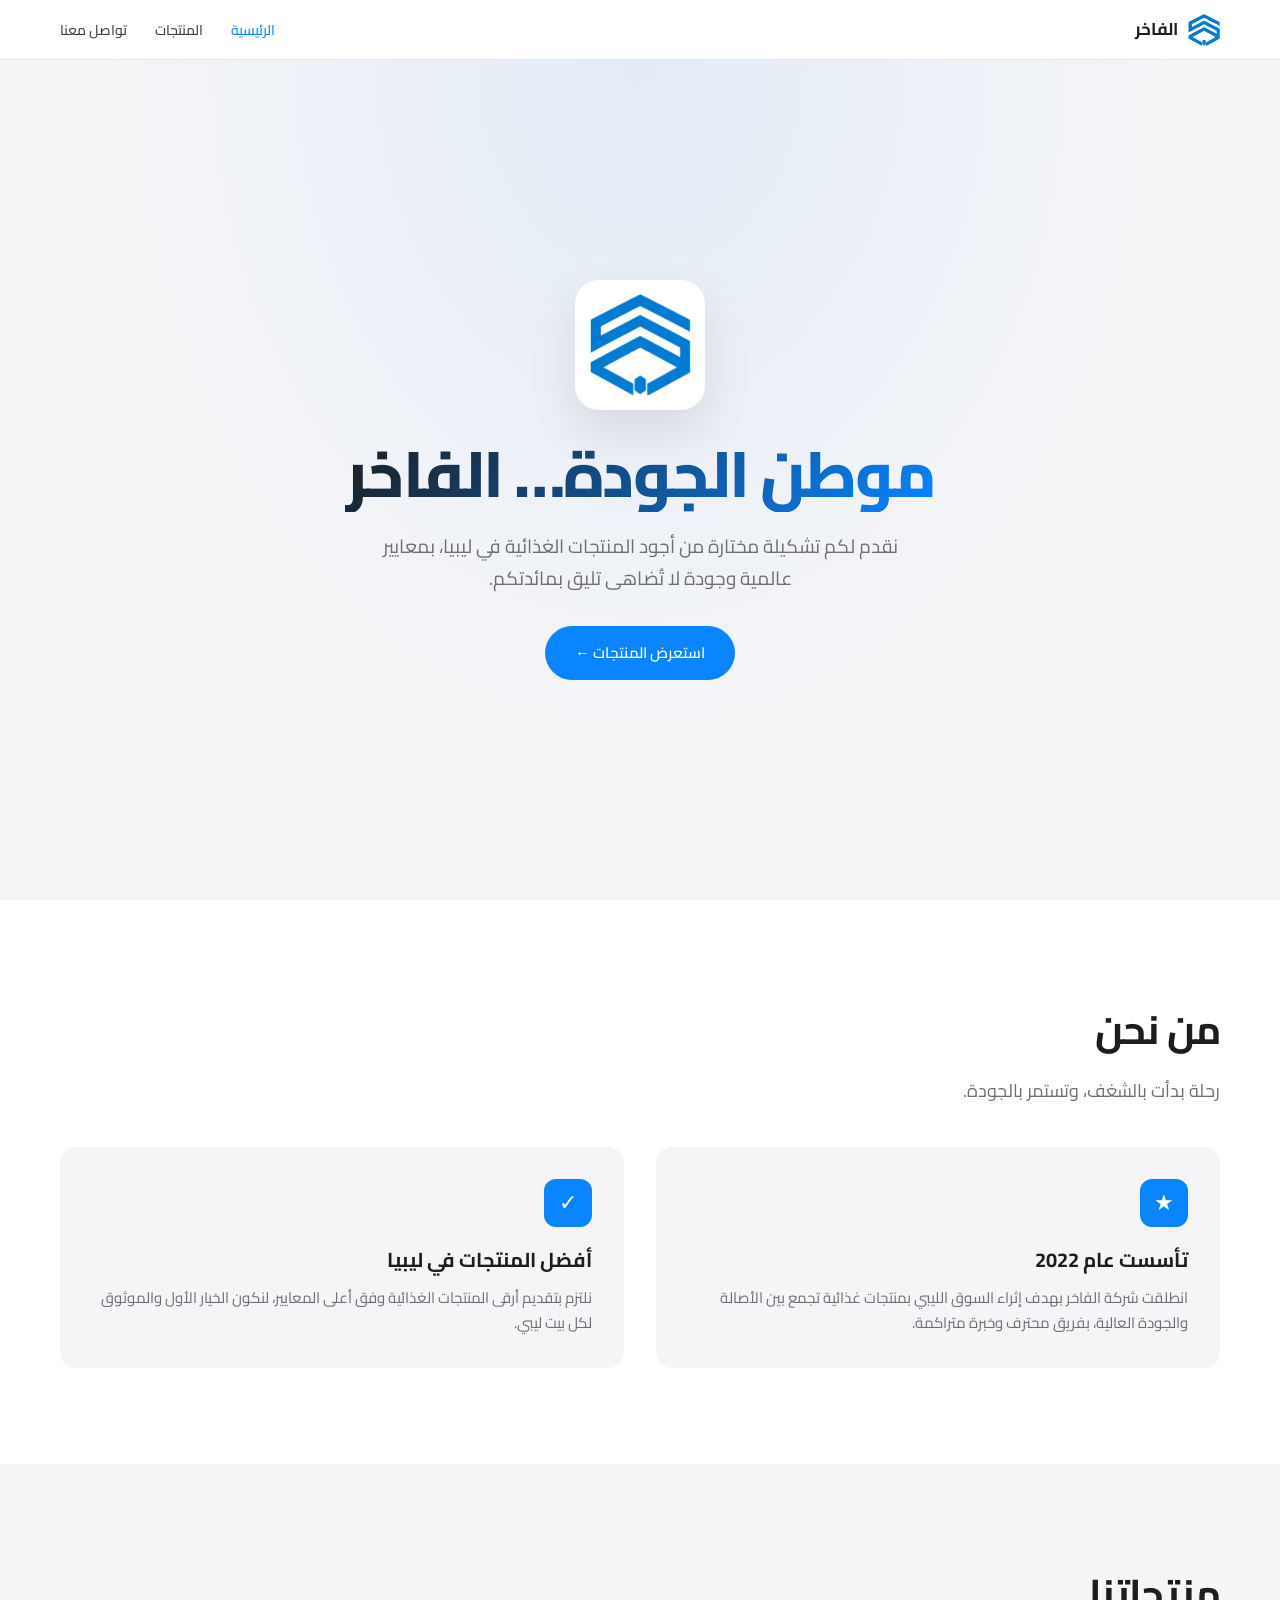
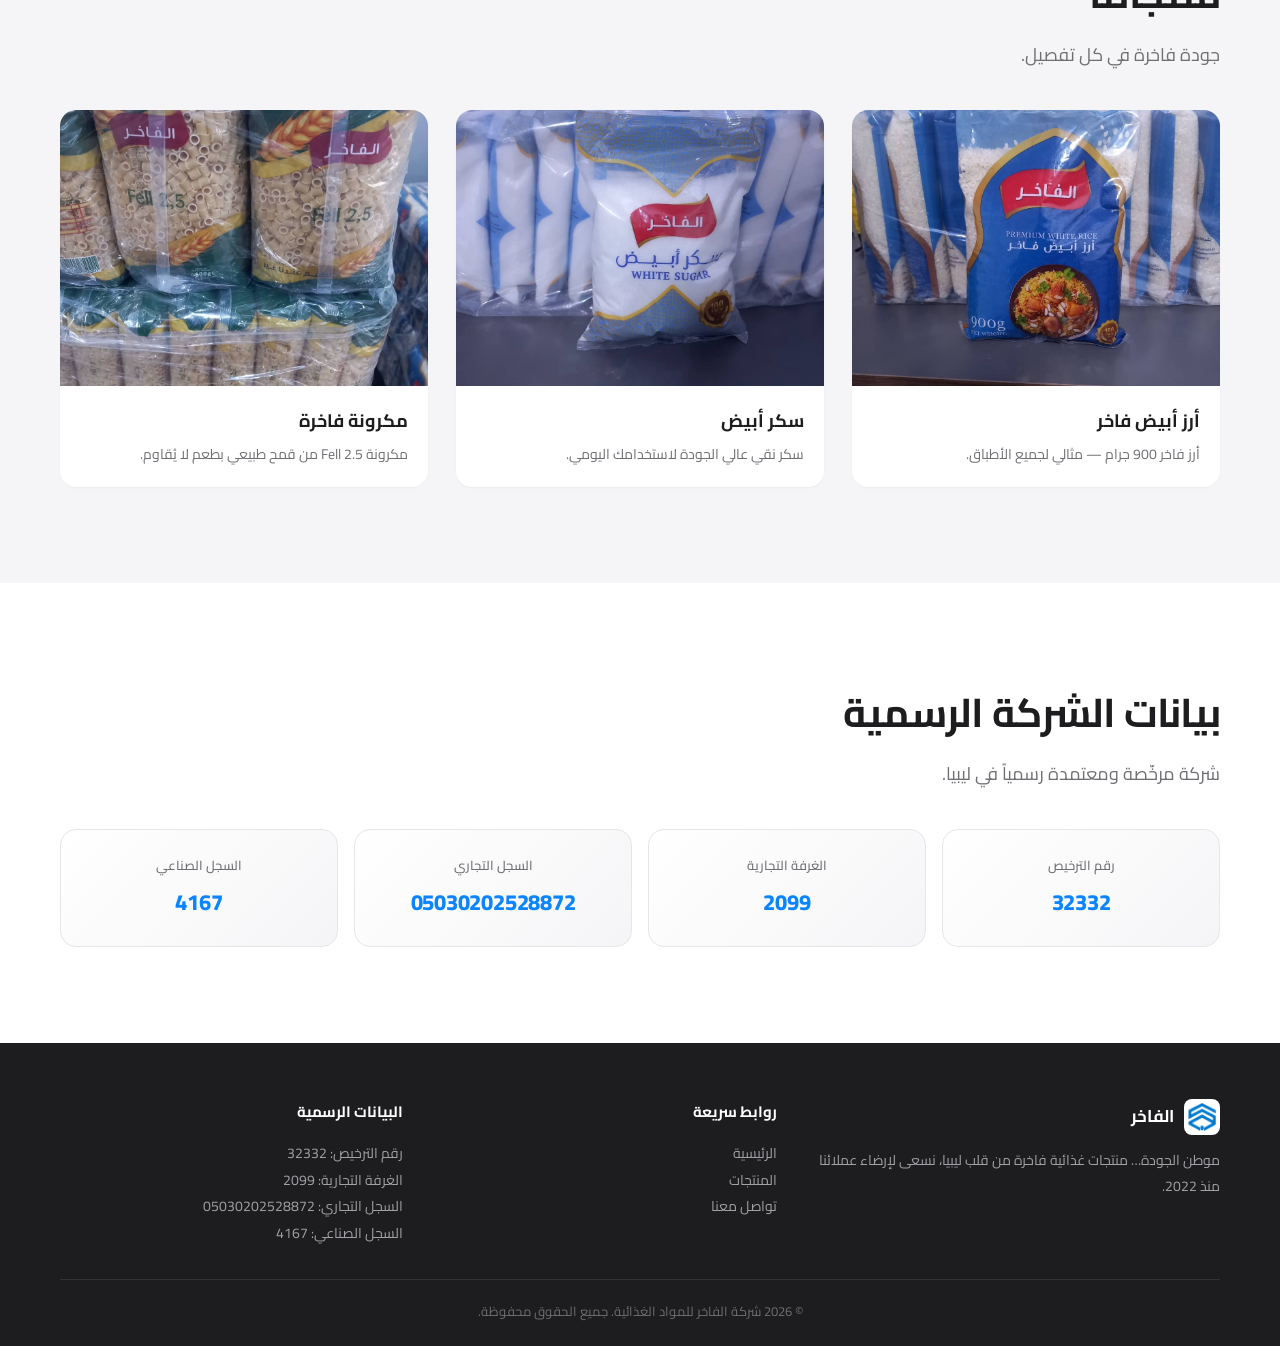
==== index.html @ 6c6298ed "Changes Co-authored-by: elseadyosef56-svg <226930668+elseadyosef56-svg@users.noreply.github.com>" ====
<!DOCTYPE html>
<html lang="ar" dir="rtl">
<head>
  <meta charset="UTF-8" />
  <meta name="viewport" content="width=device-width, initial-scale=1.0, viewport-fit=cover" />
  <meta name="description" content="شركة الفاخر للمواد الغذائية - موطن الجودة في ليبيا. أرز، سكر، ومكرونة بأعلى المعايير منذ 2022." />
  <meta name="theme-color" content="#0a84ff" />
  <title>الفاخر — موطن الجودة | المنتجات الغذائية في ليبيا</title>
  <link rel="icon" href="assets/images/logo.jpeg" type="image/jpeg" />
  <link rel="preconnect" href="https://fonts.googleapis.com" />
  <link rel="preconnect" href="https://fonts.gstatic.com" crossorigin />
  <link href="https://fonts.googleapis.com/css2?family=Cairo:wght@400;500;600;700;800&family=Tajawal:wght@400;500;700&display=swap" rel="stylesheet" />
  <link rel="stylesheet" href="style.css" />
</head>
<body>
  <header class="navbar">
    <div class="container nav-inner">
      <a class="nav-brand" href="index.html">
        <img src="assets/images/logo.jpeg" alt="شعار الفاخر" />
        <span>الفاخر</span>
      </a>
      <button class="nav-toggle" aria-label="فتح القائمة" aria-expanded="false">
        <span></span><span></span><span></span>
      </button>
      <ul class="nav-links">
        <li><a href="index.html" class="active">الرئيسية</a></li>
        <li><a href="products.html">المنتجات</a></li>
        <li><a href="contact.html">تواصل معنا</a></li>
      </ul>
    </div>
  </header>

  <main>
    <section class="hero">
      <div class="hero-inner">
        <img class="hero-logo" src="assets/images/logo.jpeg" alt="شعار الفاخر" />
        <h1>موطن الجودة… الفاخر</h1>
        <p>نقدم لكم تشكيلة مختارة من أجود المنتجات الغذائية في ليبيا، بمعايير عالمية وجودة لا تُضاهى تليق بمائدتكم.</p>
        <a href="products.html" class="hero-cta">استعرض المنتجات ←</a>
      </div>
    </section>

    <section class="about">
      <div class="container">
        <h2 class="section-title reveal">من نحن</h2>
        <p class="section-sub reveal">رحلة بدأت بالشغف، وتستمر بالجودة.</p>
        <div class="about-grid">
          <div class="about-card reveal">
            <div class="icon">★</div>
            <h3>تأسست عام 2022</h3>
            <p>انطلقت شركة الفاخر بهدف إثراء السوق الليبي بمنتجات غذائية تجمع بين الأصالة والجودة العالية، بفريق محترف وخبرة متراكمة.</p>
          </div>
          <div class="about-card reveal">
            <div class="icon">✓</div>
            <h3>أفضل المنتجات في ليبيا</h3>
            <p>نلتزم بتقديم أرقى المنتجات الغذائية وفق أعلى المعايير، لنكون الخيار الأول والموثوق لكل بيت ليبي.</p>
          </div>
        </div>
      </div>
    </section>

    <section class="products">
      <div class="container">
        <h2 class="section-title reveal">منتجاتنا</h2>
        <p class="section-sub reveal">جودة فاخرة في كل تفصيل.</p>
        <div class="products-grid">
          <article class="product-card reveal">
            <img class="product-img" src="assets/images/rice-1.jpeg" alt="أرز أبيض فاخر 900g" loading="lazy" />
            <div class="product-info">
              <h3>أرز أبيض فاخر</h3>
              <p>أرز فاخر 900 جرام — مثالي لجميع الأطباق.</p>
            </div>
          </article>
          <article class="product-card reveal">
            <img class="product-img" src="assets/images/sugar-1.jpeg" alt="سكر أبيض فاخر" loading="lazy" />
            <div class="product-info">
              <h3>سكر أبيض</h3>
              <p>سكر نقي عالي الجودة لاستخدامك اليومي.</p>
            </div>
          </article>
          <article class="product-card reveal">
            <img class="product-img" src="assets/images/pasta-1.jpeg" alt="مكرونة الفاخر Fell 2.5" loading="lazy" />
            <div class="product-info">
              <h3>مكرونة فاخرة</h3>
              <p>مكرونة Fell 2.5 من قمح طبيعي بطعم لا يُقاوم.</p>
            </div>
          </article>
        </div>
      </div>
    </section>

    <section class="info">
      <div class="container">
        <h2 class="section-title reveal">بيانات الشركة الرسمية</h2>
        <p class="section-sub reveal">شركة مرخّصة ومعتمدة رسمياً في ليبيا.</p>
        <div class="info-grid">
          <div class="info-card reveal">
            <div class="label">رقم الترخيص</div>
            <div class="value">32332</div>
          </div>
          <div class="info-card reveal">
            <div class="label">الغرفة التجارية</div>
            <div class="value">2099</div>
          </div>
          <div class="info-card reveal">
            <div class="label">السجل التجاري</div>
            <div class="value">05030202528872</div>
          </div>
          <div class="info-card reveal">
            <div class="label">السجل الصناعي</div>
            <div class="value">4167</div>
          </div>
        </div>
      </div>
    </section>
  </main>

  <footer class="footer">
    <div class="container">
      <div class="footer-grid">
        <div>
          <div class="footer-brand">
            <img src="assets/images/logo.jpeg" alt="شعار الفاخر" />
            <span>الفاخر</span>
          </div>
          <p>موطن الجودة… منتجات غذائية فاخرة من قلب ليبيا، نسعى لإرضاء عملائنا منذ 2022.</p>
        </div>
        <div>
          <h4>روابط سريعة</h4>
          <ul>
            <li><a href="index.html">الرئيسية</a></li>
            <li><a href="products.html">المنتجات</a></li>
            <li><a href="contact.html">تواصل معنا</a></li>
          </ul>
        </div>
        <div>
          <h4>البيانات الرسمية</h4>
          <ul>
            <li>رقم الترخيص: 32332</li>
            <li>الغرفة التجارية: 2099</li>
            <li>السجل التجاري: 05030202528872</li>
            <li>السجل الصناعي: 4167</li>
          </ul>
        </div>
      </div>
      <div class="footer-bottom">
        © <span id="year"></span> شركة الفاخر للمواد الغذائية. جميع الحقوق محفوظة.
      </div>
    </div>
  </footer>

  <script src="script.js"></script>
</body>
</html>
---- style.css ----
/* ============================================
   Al-Fakher (الفاخر) — Premium Static Site
   Mobile-first, RTL, Apple-style minimalism
   ============================================ */

:root {
  --brand: #0a84ff;          /* Apple blue, close to logo */
  --brand-dark: #0066cc;
  --bg: #ffffff;
  --bg-soft: #f5f5f7;        /* Apple light gray */
  --bg-card: #ffffff;
  --text: #1d1d1f;           /* Apple near-black */
  --text-muted: #6e6e73;
  --border: #e5e5ea;
  --shadow-sm: 0 1px 2px rgba(0, 0, 0, 0.04);
  --shadow-md: 0 6px 24px rgba(0, 0, 0, 0.06);
  --shadow-lg: 0 20px 50px rgba(0, 0, 0, 0.1);
  --radius-sm: 10px;
  --radius-md: 16px;
  --radius-lg: 22px;
  --container: 1200px;
  --nav-h: 60px;
  --transition: 0.3s cubic-bezier(0.22, 1, 0.36, 1);
}

* { box-sizing: border-box; margin: 0; padding: 0; }

html { scroll-behavior: smooth; -webkit-text-size-adjust: 100%; }

body {
  font-family: 'Cairo', 'Tajawal', -apple-system, BlinkMacSystemFont, sans-serif;
  font-size: 16px;
  line-height: 1.7;
  color: var(--text);
  background: var(--bg);
  direction: rtl;
  text-align: right;
  -webkit-font-smoothing: antialiased;
  overflow-x: hidden;
}

img { max-width: 100%; height: auto; display: block; }
a { color: inherit; text-decoration: none; transition: color var(--transition); }
button { font-family: inherit; cursor: pointer; border: none; background: none; }

.container {
  width: 100%;
  max-width: var(--container);
  margin: 0 auto;
  padding: 0 20px;
}

/* ===== Navbar ===== */
.navbar {
  position: fixed;
  top: 0; left: 0; right: 0;
  height: var(--nav-h);
  background: rgba(255, 255, 255, 0.8);
  backdrop-filter: saturate(180%) blur(20px);
  -webkit-backdrop-filter: saturate(180%) blur(20px);
  border-bottom: 1px solid var(--border);
  z-index: 1000;
  transition: box-shadow var(--transition);
}
.navbar.scrolled { box-shadow: var(--shadow-sm); }

.nav-inner {
  height: 100%;
  display: flex;
  align-items: center;
  justify-content: space-between;
  gap: 16px;
}
.nav-brand {
  display: flex;
  align-items: center;
  gap: 10px;
  font-weight: 700;
  font-size: 17px;
  color: var(--text);
}
.nav-brand img { width: 32px; height: 32px; border-radius: 6px; object-fit: contain; }

.nav-links {
  display: flex;
  align-items: center;
  gap: 28px;
  list-style: none;
}
.nav-links a {
  font-size: 14px;
  font-weight: 500;
  color: var(--text);
  opacity: 0.85;
}
.nav-links a:hover, .nav-links a.active { opacity: 1; color: var(--brand); }

.nav-toggle {
  display: none;
  width: 40px;
  height: 40px;
  flex-direction: column;
  justify-content: center;
  align-items: center;
  gap: 5px;
}
.nav-toggle span {
  display: block;
  width: 22px;
  height: 2px;
  background: var(--text);
  border-radius: 2px;
  transition: transform var(--transition), opacity var(--transition);
}
.nav-toggle.open span:nth-child(1) { transform: translateY(7px) rotate(45deg); }
.nav-toggle.open span:nth-child(2) { opacity: 0; }
.nav-toggle.open span:nth-child(3) { transform: translateY(-7px) rotate(-45deg); }

@media (max-width: 768px) {
  .nav-toggle { display: flex; }
  .nav-links {
    position: fixed;
    top: var(--nav-h);
    left: 0; right: 0;
    flex-direction: column;
    gap: 0;
    background: rgba(255,255,255,0.98);
    backdrop-filter: blur(20px);
    border-bottom: 1px solid var(--border);
    padding: 10px 0;
    transform: translateY(-120%);
    transition: transform var(--transition);
  }
  .nav-links.open { transform: translateY(0); }
  .nav-links li { width: 100%; }
  .nav-links a {
    display: block;
    padding: 14px 24px;
    font-size: 16px;
    border-bottom: 1px solid var(--border);
  }
  .nav-links li:last-child a { border-bottom: none; }
}

/* ===== Sections ===== */
main { padding-top: var(--nav-h); }
section { padding: 64px 0; }
@media (min-width: 768px) { section { padding: 96px 0; } }

.section-title {
  font-size: 28px;
  font-weight: 700;
  letter-spacing: -0.02em;
  margin-bottom: 12px;
  color: var(--text);
}
.section-sub {
  font-size: 16px;
  color: var(--text-muted);
  margin-bottom: 40px;
  max-width: 640px;
}
@media (min-width: 768px) {
  .section-title { font-size: 40px; }
  .section-sub { font-size: 18px; }
}

/* ===== Hero ===== */
.hero {
  min-height: calc(100vh - var(--nav-h));
  display: flex;
  align-items: center;
  justify-content: center;
  text-align: center;
  background:
    radial-gradient(ellipse at top, rgba(10,132,255,0.08), transparent 60%),
    var(--bg-soft);
  padding: 80px 20px;
}
.hero-inner { max-width: 800px; animation: fadeUp 0.9s ease both; }
.hero-logo {
  width: 110px;
  height: 110px;
  margin: 0 auto 28px;
  border-radius: 24px;
  background: white;
  padding: 14px;
  box-shadow: var(--shadow-lg);
  object-fit: contain;
}
.hero h1 {
  font-size: 40px;
  font-weight: 800;
  letter-spacing: -0.03em;
  line-height: 1.15;
  background: linear-gradient(135deg, var(--text) 0%, var(--brand) 100%);
  -webkit-background-clip: text;
  background-clip: text;
  -webkit-text-fill-color: transparent;
  margin-bottom: 18px;
}
.hero p {
  font-size: 17px;
  color: var(--text-muted);
  max-width: 560px;
  margin: 0 auto 32px;
}
.hero-cta {
  display: inline-flex;
  align-items: center;
  gap: 8px;
  background: var(--brand);
  color: white;
  padding: 14px 30px;
  border-radius: 999px;
  font-weight: 600;
  font-size: 15px;
  transition: transform var(--transition), background var(--transition);
}
.hero-cta:hover { background: var(--brand-dark); transform: translateY(-2px); color: white; }

@media (min-width: 768px) {
  .hero h1 { font-size: 64px; }
  .hero p { font-size: 19px; }
  .hero-logo { width: 130px; height: 130px; }
}

/* ===== About ===== */
.about { background: var(--bg); }
.about-grid {
  display: grid;
  grid-template-columns: 1fr;
  gap: 24px;
  margin-top: 32px;
}
@media (min-width: 768px) { .about-grid { grid-template-columns: 1fr 1fr; gap: 32px; } }

.about-card {
  background: var(--bg-soft);
  border-radius: var(--radius-md);
  padding: 32px;
  transition: transform var(--transition), box-shadow var(--transition);
}
.about-card:hover { transform: translateY(-4px); box-shadow: var(--shadow-md); }
.about-card .icon {
  width: 48px; height: 48px;
  border-radius: 12px;
  background: var(--brand);
  color: white;
  display: flex; align-items: center; justify-content: center;
  font-size: 22px;
  margin-bottom: 16px;
}
.about-card h3 { font-size: 20px; margin-bottom: 8px; font-weight: 700; }
.about-card p { color: var(--text-muted); font-size: 15px; }

/* ===== Products Grid ===== */
.products { background: var(--bg-soft); }
.products-grid {
  display: grid;
  grid-template-columns: 1fr;
  gap: 20px;
}
@media (min-width: 600px) { .products-grid { grid-template-columns: repeat(2, 1fr); } }
@media (min-width: 992px) { .products-grid { grid-template-columns: repeat(3, 1fr); gap: 28px; } }

.product-card {
  background: var(--bg-card);
  border-radius: var(--radius-md);
  overflow: hidden;
  box-shadow: var(--shadow-sm);
  transition: transform var(--transition), box-shadow var(--transition);
}
.product-card:hover {
  transform: translateY(-6px);
  box-shadow: var(--shadow-lg);
}
.product-img {
  width: 100%;
  aspect-ratio: 4/3;
  object-fit: cover;
  background: var(--bg-soft);
  transition: transform 0.6s ease;
}
.product-card:hover .product-img { transform: scale(1.05); }
.product-info { padding: 20px; }
.product-info h3 { font-size: 18px; font-weight: 700; margin-bottom: 6px; }
.product-info p { font-size: 14px; color: var(--text-muted); }

/* ===== Company Info Cards ===== */
.info { background: var(--bg); }
.info-grid {
  display: grid;
  grid-template-columns: 1fr;
  gap: 16px;
}
@media (min-width: 600px) { .info-grid { grid-template-columns: repeat(2, 1fr); } }
@media (min-width: 992px) { .info-grid { grid-template-columns: repeat(4, 1fr); } }

.info-card {
  background: linear-gradient(135deg, #ffffff, #f5f5f7);
  border: 1px solid var(--border);
  border-radius: var(--radius-md);
  padding: 24px;
  text-align: center;
  transition: transform var(--transition), box-shadow var(--transition), border-color var(--transition);
}
.info-card:hover {
  transform: translateY(-4px);
  box-shadow: var(--shadow-md);
  border-color: var(--brand);
}
.info-card .label {
  font-size: 13px;
  color: var(--text-muted);
  margin-bottom: 8px;
  font-weight: 500;
}
.info-card .value {
  font-size: 22px;
  font-weight: 800;
  color: var(--brand);
  letter-spacing: -0.01em;
  word-break: break-all;
}

/* ===== Contact ===== */
.contact-grid {
  display: grid;
  grid-template-columns: 1fr;
  gap: 32px;
}
@media (min-width: 900px) { .contact-grid { grid-template-columns: 1fr 1.2fr; gap: 48px; } }

.contact-info { display: flex; flex-direction: column; gap: 20px; }
.contact-item {
  display: flex; gap: 14px;
  background: var(--bg-soft);
  padding: 20px;
  border-radius: var(--radius-md);
  transition: transform var(--transition);
}
.contact-item:hover { transform: translateX(-4px); }
.contact-item .ic {
  width: 44px; height: 44px;
  flex-shrink: 0;
  border-radius: 12px;
  background: var(--brand);
  color: white;
  display: flex; align-items: center; justify-content: center;
  font-size: 20px;
}
.contact-item h4 { font-size: 14px; color: var(--text-muted); margin-bottom: 4px; font-weight: 500; }
.contact-item p { font-size: 16px; font-weight: 600; color: var(--text); }

.contact-form {
  background: var(--bg-card);
  border: 1px solid var(--border);
  border-radius: var(--radius-md);
  padding: 28px;
  box-shadow: var(--shadow-sm);
}
.form-group { margin-bottom: 18px; }
.form-group label {
  display: block;
  font-size: 14px;
  font-weight: 600;
  margin-bottom: 8px;
  color: var(--text);
}
.form-group input,
.form-group textarea {
  width: 100%;
  padding: 12px 16px;
  border: 1px solid var(--border);
  border-radius: var(--radius-sm);
  font-family: inherit;
  font-size: 15px;
  background: var(--bg);
  color: var(--text);
  transition: border-color var(--transition), box-shadow var(--transition);
  direction: rtl;
}
.form-group input:focus,
.form-group textarea:focus {
  outline: none;
  border-color: var(--brand);
  box-shadow: 0 0 0 3px rgba(10,132,255,0.15);
}
.form-group textarea { min-height: 120px; resize: vertical; }
.form-submit {
  width: 100%;
  background: var(--brand);
  color: white;
  padding: 14px;
  border-radius: 999px;
  font-weight: 600;
  font-size: 15px;
  transition: background var(--transition), transform var(--transition);
}
.form-submit:hover { background: var(--brand-dark); transform: translateY(-2px); }
.form-success {
  display: none;
  background: #e8f5e9;
  color: #1b5e20;
  padding: 12px 16px;
  border-radius: var(--radius-sm);
  margin-bottom: 16px;
  font-size: 14px;
  text-align: center;
}
.form-success.show { display: block; animation: fadeUp 0.4s ease; }

/* ===== Page Header (sub-pages) ===== */
.page-header {
  background:
    radial-gradient(ellipse at top, rgba(10,132,255,0.08), transparent 60%),
    var(--bg-soft);
  padding: 80px 20px 56px;
  text-align: center;
}
.page-header h1 {
  font-size: 36px;
  font-weight: 800;
  letter-spacing: -0.02em;
  margin-bottom: 12px;
}
.page-header p {
  font-size: 16px;
  color: var(--text-muted);
  max-width: 560px;
  margin: 0 auto;
}
@media (min-width: 768px) {
  .page-header { padding: 110px 20px 72px; }
  .page-header h1 { font-size: 52px; }
  .page-header p { font-size: 18px; }
}

/* ===== Footer ===== */
.footer {
  background: #1d1d1f;
  color: #f5f5f7;
  padding: 56px 0 24px;
}
.footer-grid {
  display: grid;
  grid-template-columns: 1fr;
  gap: 32px;
  margin-bottom: 32px;
}
@media (min-width: 768px) { .footer-grid { grid-template-columns: 1.2fr 1fr 1fr; } }

.footer h4 {
  font-size: 15px;
  font-weight: 700;
  margin-bottom: 16px;
  color: white;
}
.footer p, .footer li, .footer a {
  font-size: 14px;
  color: #a1a1a6;
  line-height: 1.9;
}
.footer ul { list-style: none; }
.footer a:hover { color: white; }
.footer-brand { display: flex; align-items: center; gap: 10px; margin-bottom: 12px; }
.footer-brand img { width: 36px; height: 36px; border-radius: 8px; object-fit: contain; background: white; padding: 4px; }
.footer-brand span { font-size: 17px; font-weight: 700; color: white; }
.footer-bottom {
  border-top: 1px solid #333;
  padding-top: 20px;
  text-align: center;
  font-size: 13px;
  color: #6e6e73;
}

/* ===== Animations ===== */
@keyframes fadeUp {
  from { opacity: 0; transform: translateY(20px); }
  to { opacity: 1; transform: translateY(0); }
}
.reveal { opacity: 0; transform: translateY(24px); transition: opacity 0.7s ease, transform 0.7s ease; }
.reveal.visible { opacity: 1; transform: translateY(0); }

@media (prefers-reduced-motion: reduce) {
  *, *::before, *::after { animation: none !important; transition: none !important; }
}
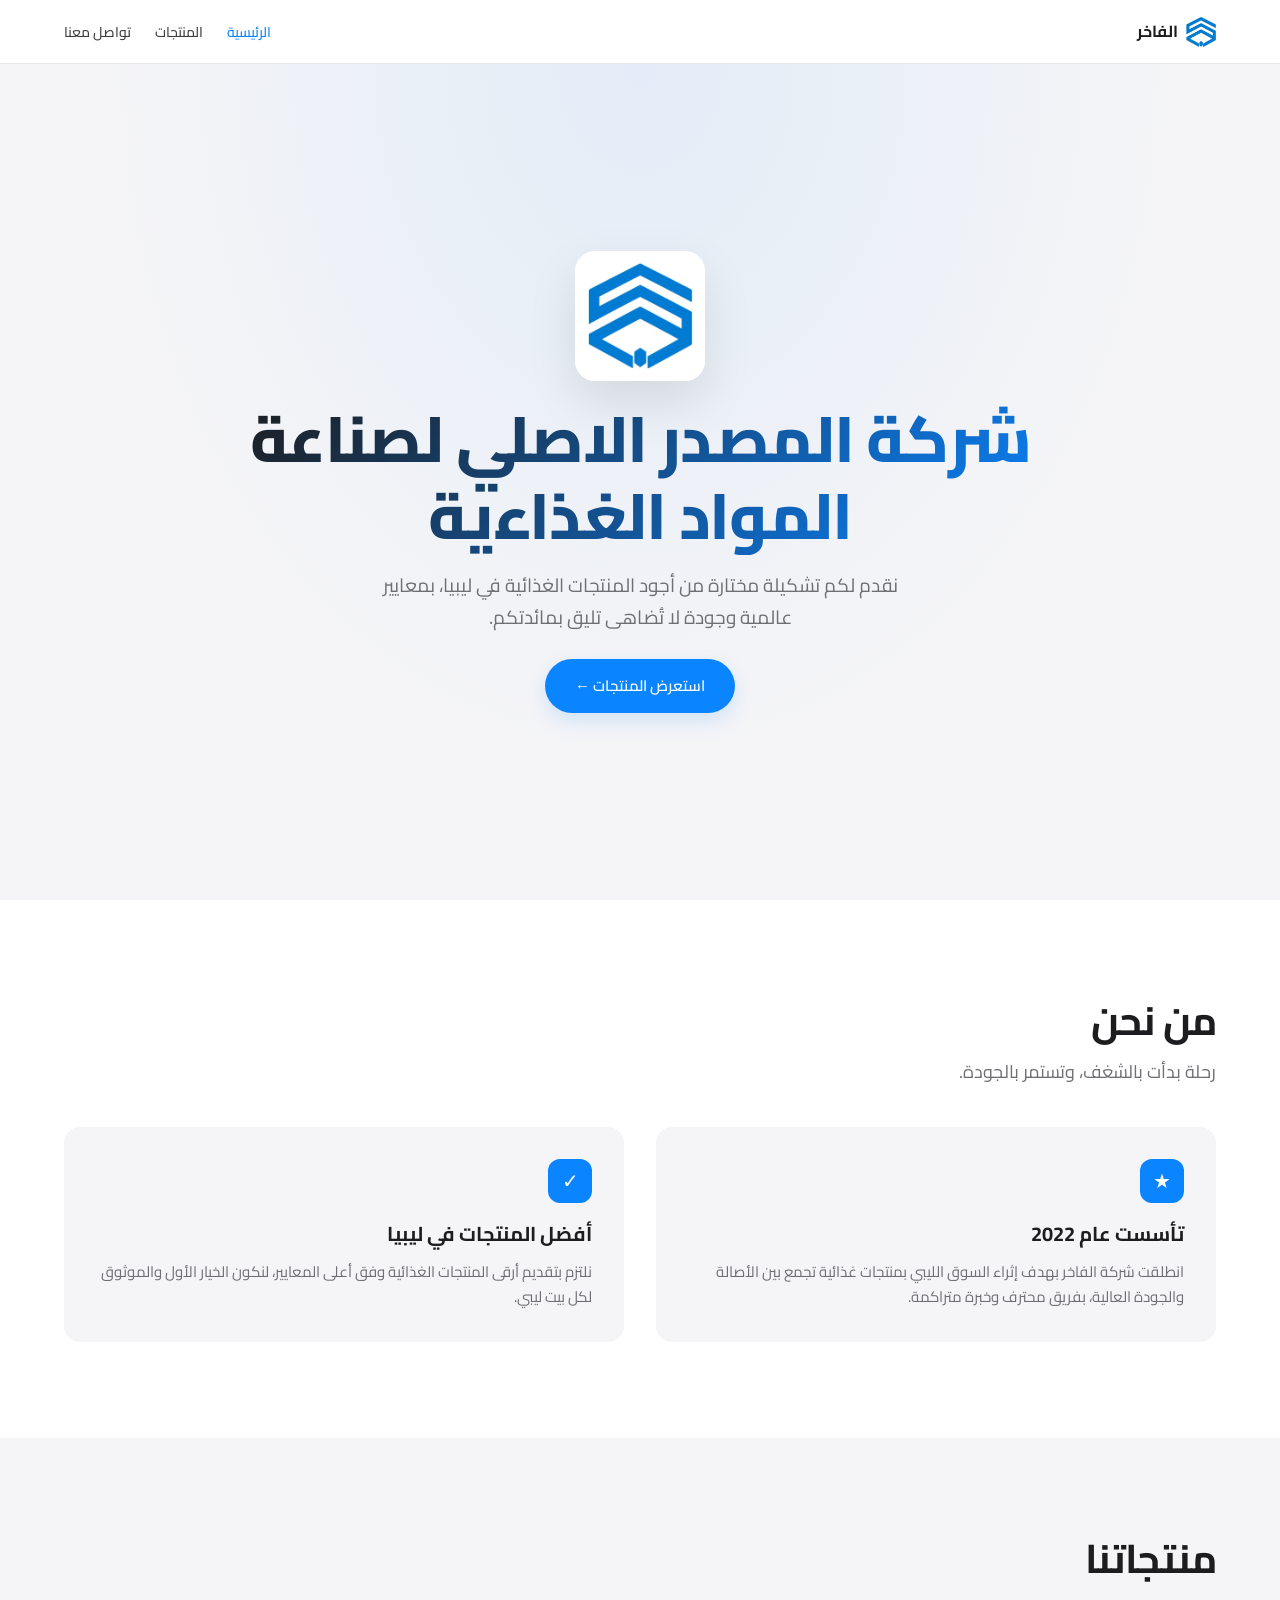
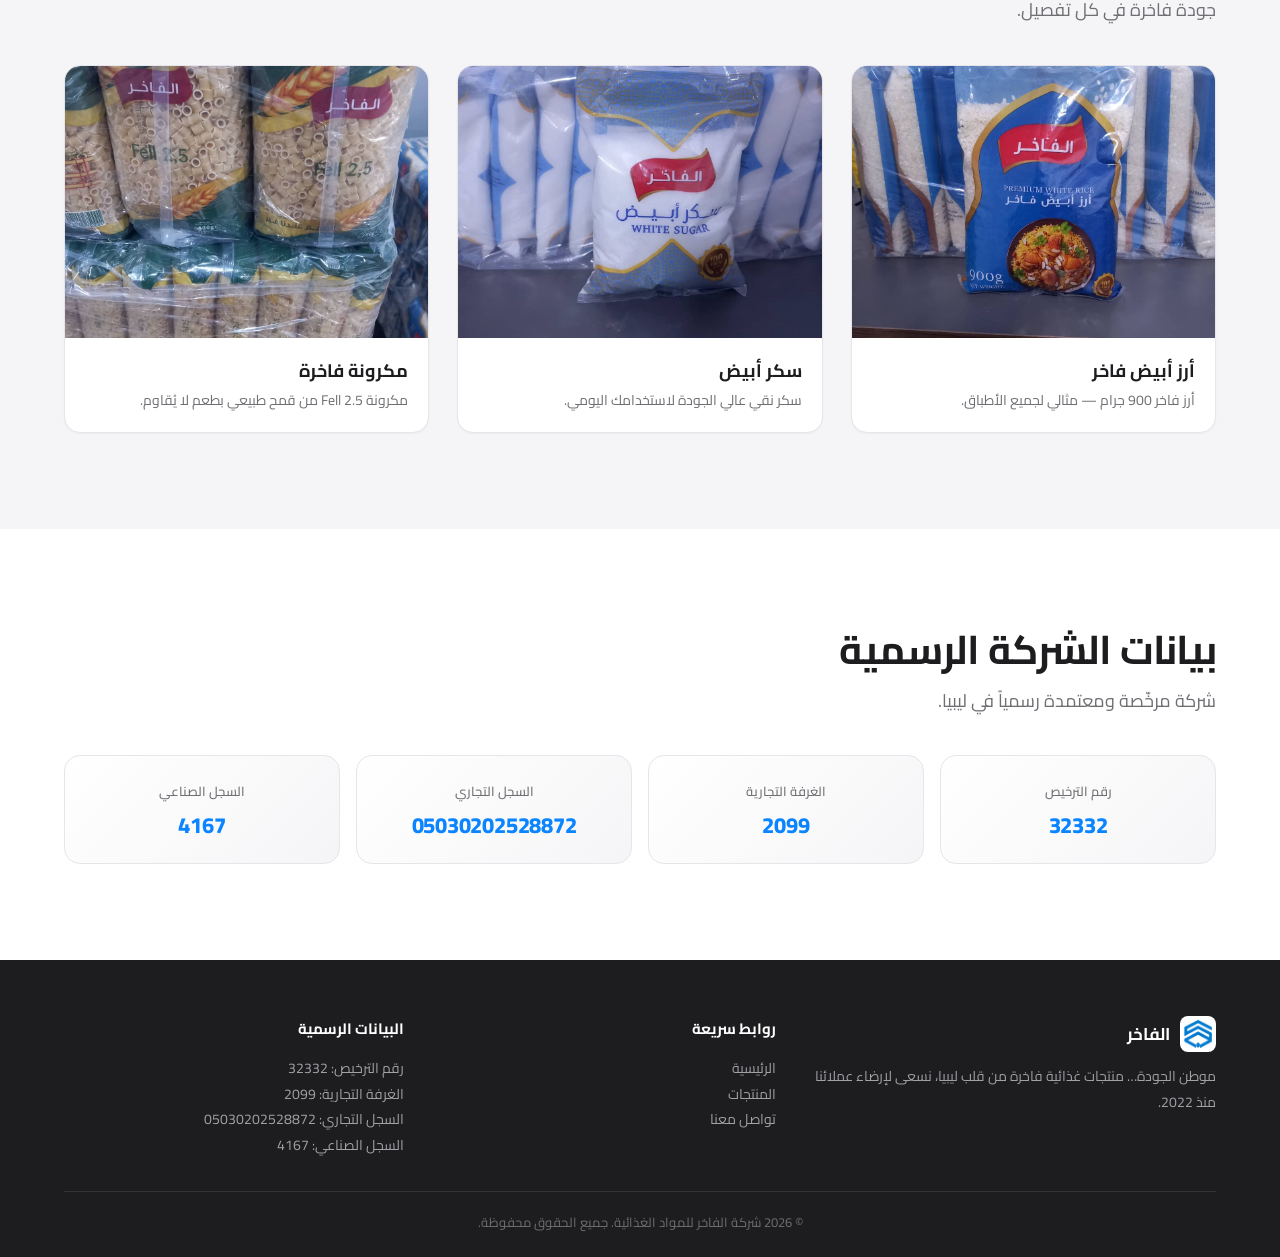
==== commit a93e9114: "Changes Co-authored-by: elseadyosef56-svg <226930668+elseadyosef56-svg@users.noreply.github.com>" ====
--- a/index.html
+++ b/index.html
@@ -34,7 +34,7 @@
     <section class="hero">
       <div class="hero-inner">
         <img class="hero-logo" src="assets/images/logo.jpeg" alt="شعار الفاخر" />
-        <h1>موطن الجودة… الفاخر</h1>
+        <h1 class="text-sm">شركة المصدر الاصلي لصناعة المواد الغذاءية </h1>
         <p>نقدم لكم تشكيلة مختارة من أجود المنتجات الغذائية في ليبيا، بمعايير عالمية وجودة لا تُضاهى تليق بمائدتكم.</p>
         <a href="products.html" class="hero-cta">استعرض المنتجات ←</a>
       </div>
--- a/style.css
+++ b/style.css
@@ -4,12 +4,13 @@
    ============================================ */
 
 :root {
-  --brand: #0a84ff;          /* Apple blue, close to logo */
+  --brand: #0a84ff;
   --brand-dark: #0066cc;
+  --brand-glow: rgba(10, 132, 255, 0.15);
   --bg: #ffffff;
-  --bg-soft: #f5f5f7;        /* Apple light gray */
+  --bg-soft: #f5f5f7;
   --bg-card: #ffffff;
-  --text: #1d1d1f;           /* Apple near-black */
+  --text: #1d1d1f;
   --text-muted: #6e6e73;
   --border: #e5e5ea;
   --shadow-sm: 0 1px 2px rgba(0, 0, 0, 0.04);
@@ -19,13 +20,21 @@
   --radius-md: 16px;
   --radius-lg: 22px;
   --container: 1200px;
-  --nav-h: 60px;
+  --nav-h: 56px;
   --transition: 0.3s cubic-bezier(0.22, 1, 0.36, 1);
 }
 
+@media (min-width: 768px) {
+  :root { --nav-h: 64px; }
+}
+
 * { box-sizing: border-box; margin: 0; padding: 0; }
 
-html { scroll-behavior: smooth; -webkit-text-size-adjust: 100%; }
+html {
+  scroll-behavior: smooth;
+  -webkit-text-size-adjust: 100%;
+  text-size-adjust: 100%;
+}
 
 body {
   font-family: 'Cairo', 'Tajawal', -apple-system, BlinkMacSystemFont, sans-serif;
@@ -37,6 +46,8 @@
   text-align: right;
   -webkit-font-smoothing: antialiased;
   overflow-x: hidden;
+  width: 100%;
+  min-height: 100vh;
 }
 
 img { max-width: 100%; height: auto; display: block; }
@@ -47,7 +58,10 @@
   width: 100%;
   max-width: var(--container);
   margin: 0 auto;
-  padding: 0 20px;
+  padding: 0 16px;
+}
+@media (min-width: 768px) {
+  .container { padding: 0 24px; }
 }
 
 /* ===== Navbar ===== */
@@ -55,7 +69,7 @@
   position: fixed;
   top: 0; left: 0; right: 0;
   height: var(--nav-h);
-  background: rgba(255, 255, 255, 0.8);
+  background: rgba(255, 255, 255, 0.85);
   backdrop-filter: saturate(180%) blur(20px);
   -webkit-backdrop-filter: saturate(180%) blur(20px);
   border-bottom: 1px solid var(--border);
@@ -69,22 +83,30 @@
   display: flex;
   align-items: center;
   justify-content: space-between;
-  gap: 16px;
+  gap: 12px;
 }
 .nav-brand {
   display: flex;
   align-items: center;
-  gap: 10px;
+  gap: 8px;
   font-weight: 700;
-  font-size: 17px;
-  color: var(--text);
-}
-.nav-brand img { width: 32px; height: 32px; border-radius: 6px; object-fit: contain; }
+  font-size: 16px;
+  color: var(--text);
+  min-width: 0;
+}
+.nav-brand img {
+  width: 30px;
+  height: 30px;
+  border-radius: 6px;
+  object-fit: contain;
+  flex-shrink: 0;
+}
+.nav-brand span { white-space: nowrap; }
 
 .nav-links {
   display: flex;
   align-items: center;
-  gap: 28px;
+  gap: 24px;
   list-style: none;
 }
 .nav-links a {
@@ -97,13 +119,17 @@
 
 .nav-toggle {
   display: none;
-  width: 40px;
-  height: 40px;
+  width: 42px;
+  height: 42px;
   flex-direction: column;
   justify-content: center;
   align-items: center;
   gap: 5px;
-}
+  border-radius: 10px;
+  flex-shrink: 0;
+  -webkit-tap-highlight-color: transparent;
+}
+.nav-toggle:active { background: var(--bg-soft); }
 .nav-toggle span {
   display: block;
   width: 22px;
@@ -126,16 +152,20 @@
     gap: 0;
     background: rgba(255,255,255,0.98);
     backdrop-filter: blur(20px);
+    -webkit-backdrop-filter: blur(20px);
     border-bottom: 1px solid var(--border);
-    padding: 10px 0;
-    transform: translateY(-120%);
+    padding: 8px 0;
+    transform: translateY(-130%);
     transition: transform var(--transition);
+    box-shadow: var(--shadow-md);
+    max-height: calc(100vh - var(--nav-h));
+    overflow-y: auto;
   }
   .nav-links.open { transform: translateY(0); }
   .nav-links li { width: 100%; }
   .nav-links a {
     display: block;
-    padding: 14px 24px;
+    padding: 14px 20px;
     font-size: 16px;
     border-bottom: 1px solid var(--border);
   }
@@ -144,30 +174,32 @@
 
 /* ===== Sections ===== */
 main { padding-top: var(--nav-h); }
-section { padding: 64px 0; }
+section { padding: 48px 0; }
 @media (min-width: 768px) { section { padding: 96px 0; } }
 
 .section-title {
-  font-size: 28px;
+  font-size: 24px;
   font-weight: 700;
   letter-spacing: -0.02em;
-  margin-bottom: 12px;
-  color: var(--text);
+  margin-bottom: 10px;
+  color: var(--text);
+  line-height: 1.25;
 }
 .section-sub {
-  font-size: 16px;
+  font-size: 15px;
   color: var(--text-muted);
-  margin-bottom: 40px;
+  margin-bottom: 28px;
   max-width: 640px;
-}
-@media (min-width: 768px) {
-  .section-title { font-size: 40px; }
-  .section-sub { font-size: 18px; }
+  line-height: 1.6;
+}
+@media (min-width: 768px) {
+  .section-title { font-size: 40px; margin-bottom: 12px; }
+  .section-sub { font-size: 18px; margin-bottom: 40px; }
 }
 
 /* ===== Hero ===== */
 .hero {
-  min-height: calc(100vh - var(--nav-h));
+  min-height: calc(100svh - var(--nav-h));
   display: flex;
   align-items: center;
   justify-content: center;
@@ -175,35 +207,38 @@
   background:
     radial-gradient(ellipse at top, rgba(10,132,255,0.08), transparent 60%),
     var(--bg-soft);
-  padding: 80px 20px;
-}
-.hero-inner { max-width: 800px; animation: fadeUp 0.9s ease both; }
+  padding: 56px 16px 64px;
+}
+.hero-inner { max-width: 800px; width: 100%; animation: fadeUp 0.9s ease both; }
 .hero-logo {
-  width: 110px;
-  height: 110px;
-  margin: 0 auto 28px;
-  border-radius: 24px;
+  width: 88px;
+  height: 88px;
+  margin: 0 auto 20px;
+  border-radius: 20px;
   background: white;
-  padding: 14px;
+  padding: 12px;
   box-shadow: var(--shadow-lg);
   object-fit: contain;
 }
 .hero h1 {
-  font-size: 40px;
+  font-size: 30px;
   font-weight: 800;
-  letter-spacing: -0.03em;
-  line-height: 1.15;
+  letter-spacing: -0.02em;
+  line-height: 1.2;
   background: linear-gradient(135deg, var(--text) 0%, var(--brand) 100%);
   -webkit-background-clip: text;
   background-clip: text;
   -webkit-text-fill-color: transparent;
-  margin-bottom: 18px;
+  color: transparent;
+  margin-bottom: 14px;
+  padding: 0 4px;
 }
 .hero p {
-  font-size: 17px;
+  font-size: 15px;
   color: var(--text-muted);
   max-width: 560px;
-  margin: 0 auto 32px;
+  margin: 0 auto 26px;
+  line-height: 1.7;
 }
 .hero-cta {
   display: inline-flex;
@@ -211,18 +246,31 @@
   gap: 8px;
   background: var(--brand);
   color: white;
-  padding: 14px 30px;
+  padding: 13px 26px;
   border-radius: 999px;
   font-weight: 600;
   font-size: 15px;
-  transition: transform var(--transition), background var(--transition);
+  transition: transform var(--transition), background var(--transition), box-shadow var(--transition);
+  box-shadow: 0 8px 20px var(--brand-glow);
+  -webkit-tap-highlight-color: transparent;
 }
 .hero-cta:hover { background: var(--brand-dark); transform: translateY(-2px); color: white; }
-
-@media (min-width: 768px) {
-  .hero h1 { font-size: 64px; }
+.hero-cta:active { transform: translateY(0); }
+
+@media (min-width: 480px) {
+  .hero h1 { font-size: 36px; }
+  .hero p { font-size: 16px; }
+  .hero-logo { width: 100px; height: 100px; }
+}
+@media (min-width: 768px) {
+  .hero { padding: 80px 20px; }
+  .hero h1 { font-size: 56px; }
   .hero p { font-size: 19px; }
   .hero-logo { width: 130px; height: 130px; }
+  .hero-cta { padding: 14px 30px; }
+}
+@media (min-width: 1024px) {
+  .hero h1 { font-size: 64px; }
 }
 
 /* ===== About ===== */
@@ -230,38 +278,43 @@
 .about-grid {
   display: grid;
   grid-template-columns: 1fr;
-  gap: 24px;
-  margin-top: 32px;
-}
-@media (min-width: 768px) { .about-grid { grid-template-columns: 1fr 1fr; gap: 32px; } }
+  gap: 16px;
+  margin-top: 24px;
+}
+@media (min-width: 768px) { .about-grid { grid-template-columns: 1fr 1fr; gap: 32px; margin-top: 32px; } }
 
 .about-card {
   background: var(--bg-soft);
   border-radius: var(--radius-md);
-  padding: 32px;
+  padding: 24px 20px;
   transition: transform var(--transition), box-shadow var(--transition);
 }
+@media (min-width: 768px) { .about-card { padding: 32px; } }
 .about-card:hover { transform: translateY(-4px); box-shadow: var(--shadow-md); }
 .about-card .icon {
-  width: 48px; height: 48px;
+  width: 44px; height: 44px;
   border-radius: 12px;
   background: var(--brand);
   color: white;
   display: flex; align-items: center; justify-content: center;
-  font-size: 22px;
-  margin-bottom: 16px;
-}
-.about-card h3 { font-size: 20px; margin-bottom: 8px; font-weight: 700; }
-.about-card p { color: var(--text-muted); font-size: 15px; }
+  font-size: 20px;
+  margin-bottom: 14px;
+}
+.about-card h3 { font-size: 18px; margin-bottom: 8px; font-weight: 700; }
+.about-card p { color: var(--text-muted); font-size: 14.5px; line-height: 1.7; }
+@media (min-width: 768px) {
+  .about-card h3 { font-size: 20px; }
+  .about-card p { font-size: 15px; }
+}
 
 /* ===== Products Grid ===== */
 .products { background: var(--bg-soft); }
 .products-grid {
   display: grid;
   grid-template-columns: 1fr;
-  gap: 20px;
-}
-@media (min-width: 600px) { .products-grid { grid-template-columns: repeat(2, 1fr); } }
+  gap: 16px;
+}
+@media (min-width: 560px) { .products-grid { grid-template-columns: repeat(2, 1fr); gap: 18px; } }
 @media (min-width: 992px) { .products-grid { grid-template-columns: repeat(3, 1fr); gap: 28px; } }
 
 .product-card {
@@ -269,11 +322,13 @@
   border-radius: var(--radius-md);
   overflow: hidden;
   box-shadow: var(--shadow-sm);
+  border: 1px solid var(--border);
   transition: transform var(--transition), box-shadow var(--transition);
 }
 .product-card:hover {
   transform: translateY(-6px);
   box-shadow: var(--shadow-lg);
+  border-color: transparent;
 }
 .product-img {
   width: 100%;
@@ -283,84 +338,117 @@
   transition: transform 0.6s ease;
 }
 .product-card:hover .product-img { transform: scale(1.05); }
-.product-info { padding: 20px; }
-.product-info h3 { font-size: 18px; font-weight: 700; margin-bottom: 6px; }
-.product-info p { font-size: 14px; color: var(--text-muted); }
+.product-info { padding: 16px 18px; }
+.product-info h3 {
+  font-size: 16px;
+  font-weight: 700;
+  margin-bottom: 6px;
+  line-height: 1.4;
+}
+.product-info p {
+  font-size: 13.5px;
+  color: var(--text-muted);
+  line-height: 1.6;
+}
+@media (min-width: 768px) {
+  .product-info { padding: 20px; }
+  .product-info h3 { font-size: 18px; }
+  .product-info p { font-size: 14px; }
+}
 
 /* ===== Company Info Cards ===== */
 .info { background: var(--bg); }
 .info-grid {
   display: grid;
-  grid-template-columns: 1fr;
-  gap: 16px;
-}
-@media (min-width: 600px) { .info-grid { grid-template-columns: repeat(2, 1fr); } }
+  grid-template-columns: 1fr 1fr;
+  gap: 12px;
+}
+@media (min-width: 600px) { .info-grid { grid-template-columns: repeat(2, 1fr); gap: 16px; } }
 @media (min-width: 992px) { .info-grid { grid-template-columns: repeat(4, 1fr); } }
 
 .info-card {
   background: linear-gradient(135deg, #ffffff, #f5f5f7);
   border: 1px solid var(--border);
   border-radius: var(--radius-md);
-  padding: 24px;
+  padding: 18px 14px;
   text-align: center;
   transition: transform var(--transition), box-shadow var(--transition), border-color var(--transition);
-}
+  min-width: 0;
+}
+@media (min-width: 768px) { .info-card { padding: 24px; } }
 .info-card:hover {
   transform: translateY(-4px);
   box-shadow: var(--shadow-md);
   border-color: var(--brand);
 }
 .info-card .label {
-  font-size: 13px;
+  font-size: 12px;
   color: var(--text-muted);
-  margin-bottom: 8px;
+  margin-bottom: 6px;
   font-weight: 500;
 }
 .info-card .value {
-  font-size: 22px;
+  font-size: 16px;
   font-weight: 800;
   color: var(--brand);
   letter-spacing: -0.01em;
   word-break: break-all;
+  overflow-wrap: anywhere;
+  line-height: 1.3;
+  direction: ltr;
+}
+@media (min-width: 768px) {
+  .info-card .label { font-size: 13px; margin-bottom: 8px; }
+  .info-card .value { font-size: 22px; }
 }
 
 /* ===== Contact ===== */
 .contact-grid {
   display: grid;
   grid-template-columns: 1fr;
-  gap: 32px;
+  gap: 24px;
 }
 @media (min-width: 900px) { .contact-grid { grid-template-columns: 1fr 1.2fr; gap: 48px; } }
 
-.contact-info { display: flex; flex-direction: column; gap: 20px; }
+.contact-info { display: flex; flex-direction: column; gap: 14px; }
 .contact-item {
-  display: flex; gap: 14px;
+  display: flex; gap: 12px;
   background: var(--bg-soft);
-  padding: 20px;
+  padding: 16px;
   border-radius: var(--radius-md);
   transition: transform var(--transition);
-}
+  align-items: flex-start;
+}
+@media (min-width: 768px) { .contact-item { padding: 20px; gap: 14px; } }
 .contact-item:hover { transform: translateX(-4px); }
+.contact-item > div:last-child { min-width: 0; flex: 1; }
 .contact-item .ic {
-  width: 44px; height: 44px;
+  width: 42px; height: 42px;
   flex-shrink: 0;
   border-radius: 12px;
   background: var(--brand);
   color: white;
   display: flex; align-items: center; justify-content: center;
-  font-size: 20px;
-}
-.contact-item h4 { font-size: 14px; color: var(--text-muted); margin-bottom: 4px; font-weight: 500; }
-.contact-item p { font-size: 16px; font-weight: 600; color: var(--text); }
+  font-size: 18px;
+}
+.contact-item h4 { font-size: 13px; color: var(--text-muted); margin-bottom: 4px; font-weight: 500; }
+.contact-item p {
+  font-size: 15px;
+  font-weight: 600;
+  color: var(--text);
+  word-break: break-word;
+  line-height: 1.5;
+}
 
 .contact-form {
   background: var(--bg-card);
   border: 1px solid var(--border);
   border-radius: var(--radius-md);
-  padding: 28px;
+  padding: 22px 18px;
   box-shadow: var(--shadow-sm);
 }
-.form-group { margin-bottom: 18px; }
+@media (min-width: 768px) { .contact-form { padding: 28px; } }
+.form-group { margin-bottom: 16px; }
 .form-group label {
   display: block;
   font-size: 14px;
@@ -371,21 +459,23 @@
 .form-group input,
 .form-group textarea {
   width: 100%;
-  padding: 12px 16px;
+  padding: 12px 14px;
   border: 1px solid var(--border);
   border-radius: var(--radius-sm);
   font-family: inherit;
-  font-size: 15px;
+  font-size: 16px; /* prevents iOS zoom on focus */
   background: var(--bg);
   color: var(--text);
   transition: border-color var(--transition), box-shadow var(--transition);
   direction: rtl;
+  -webkit-appearance: none;
+  appearance: none;
 }
 .form-group input:focus,
 .form-group textarea:focus {
   outline: none;
   border-color: var(--brand);
-  box-shadow: 0 0 0 3px rgba(10,132,255,0.15);
+  box-shadow: 0 0 0 3px var(--brand-glow);
 }
 .form-group textarea { min-height: 120px; resize: vertical; }
 .form-submit {
@@ -397,8 +487,10 @@
   font-weight: 600;
   font-size: 15px;
   transition: background var(--transition), transform var(--transition);
+  -webkit-tap-highlight-color: transparent;
 }
 .form-submit:hover { background: var(--brand-dark); transform: translateY(-2px); }
+.form-submit:active { transform: translateY(0); }
 .form-success {
   display: none;
   background: #e8f5e9;
@@ -416,24 +508,26 @@
   background:
     radial-gradient(ellipse at top, rgba(10,132,255,0.08), transparent 60%),
     var(--bg-soft);
-  padding: 80px 20px 56px;
+  padding: 56px 16px 40px;
   text-align: center;
 }
 .page-header h1 {
-  font-size: 36px;
+  font-size: 28px;
   font-weight: 800;
   letter-spacing: -0.02em;
-  margin-bottom: 12px;
+  margin-bottom: 10px;
+  line-height: 1.25;
 }
 .page-header p {
-  font-size: 16px;
+  font-size: 15px;
   color: var(--text-muted);
   max-width: 560px;
   margin: 0 auto;
+  line-height: 1.6;
 }
 @media (min-width: 768px) {
   .page-header { padding: 110px 20px 72px; }
-  .page-header h1 { font-size: 52px; }
+  .page-header h1 { font-size: 52px; margin-bottom: 12px; }
   .page-header p { font-size: 18px; }
 }
 
@@ -441,26 +535,29 @@
 .footer {
   background: #1d1d1f;
   color: #f5f5f7;
-  padding: 56px 0 24px;
-}
+  padding: 40px 0 20px;
+}
+@media (min-width: 768px) { .footer { padding: 56px 0 24px; } }
+
 .footer-grid {
   display: grid;
   grid-template-columns: 1fr;
-  gap: 32px;
-  margin-bottom: 32px;
-}
-@media (min-width: 768px) { .footer-grid { grid-template-columns: 1.2fr 1fr 1fr; } }
+  gap: 28px;
+  margin-bottom: 24px;
+}
+@media (min-width: 768px) { .footer-grid { grid-template-columns: 1.2fr 1fr 1fr; gap: 32px; margin-bottom: 32px; } }
 
 .footer h4 {
   font-size: 15px;
   font-weight: 700;
-  margin-bottom: 16px;
+  margin-bottom: 14px;
   color: white;
 }
 .footer p, .footer li, .footer a {
   font-size: 14px;
   color: #a1a1a6;
-  line-height: 1.9;
+  line-height: 1.85;
+  word-break: break-word;
 }
 .footer ul { list-style: none; }
 .footer a:hover { color: white; }
@@ -469,10 +566,14 @@
 .footer-brand span { font-size: 17px; font-weight: 700; color: white; }
 .footer-bottom {
   border-top: 1px solid #333;
-  padding-top: 20px;
+  padding-top: 18px;
   text-align: center;
-  font-size: 13px;
+  font-size: 12.5px;
   color: #6e6e73;
+  line-height: 1.6;
+}
+@media (min-width: 768px) {
+  .footer-bottom { font-size: 13px; padding-top: 20px; }
 }
 
 /* ===== Animations ===== */
@@ -485,4 +586,5 @@
 
 @media (prefers-reduced-motion: reduce) {
   *, *::before, *::after { animation: none !important; transition: none !important; }
-}
+  .reveal { opacity: 1; transform: none; }
+}
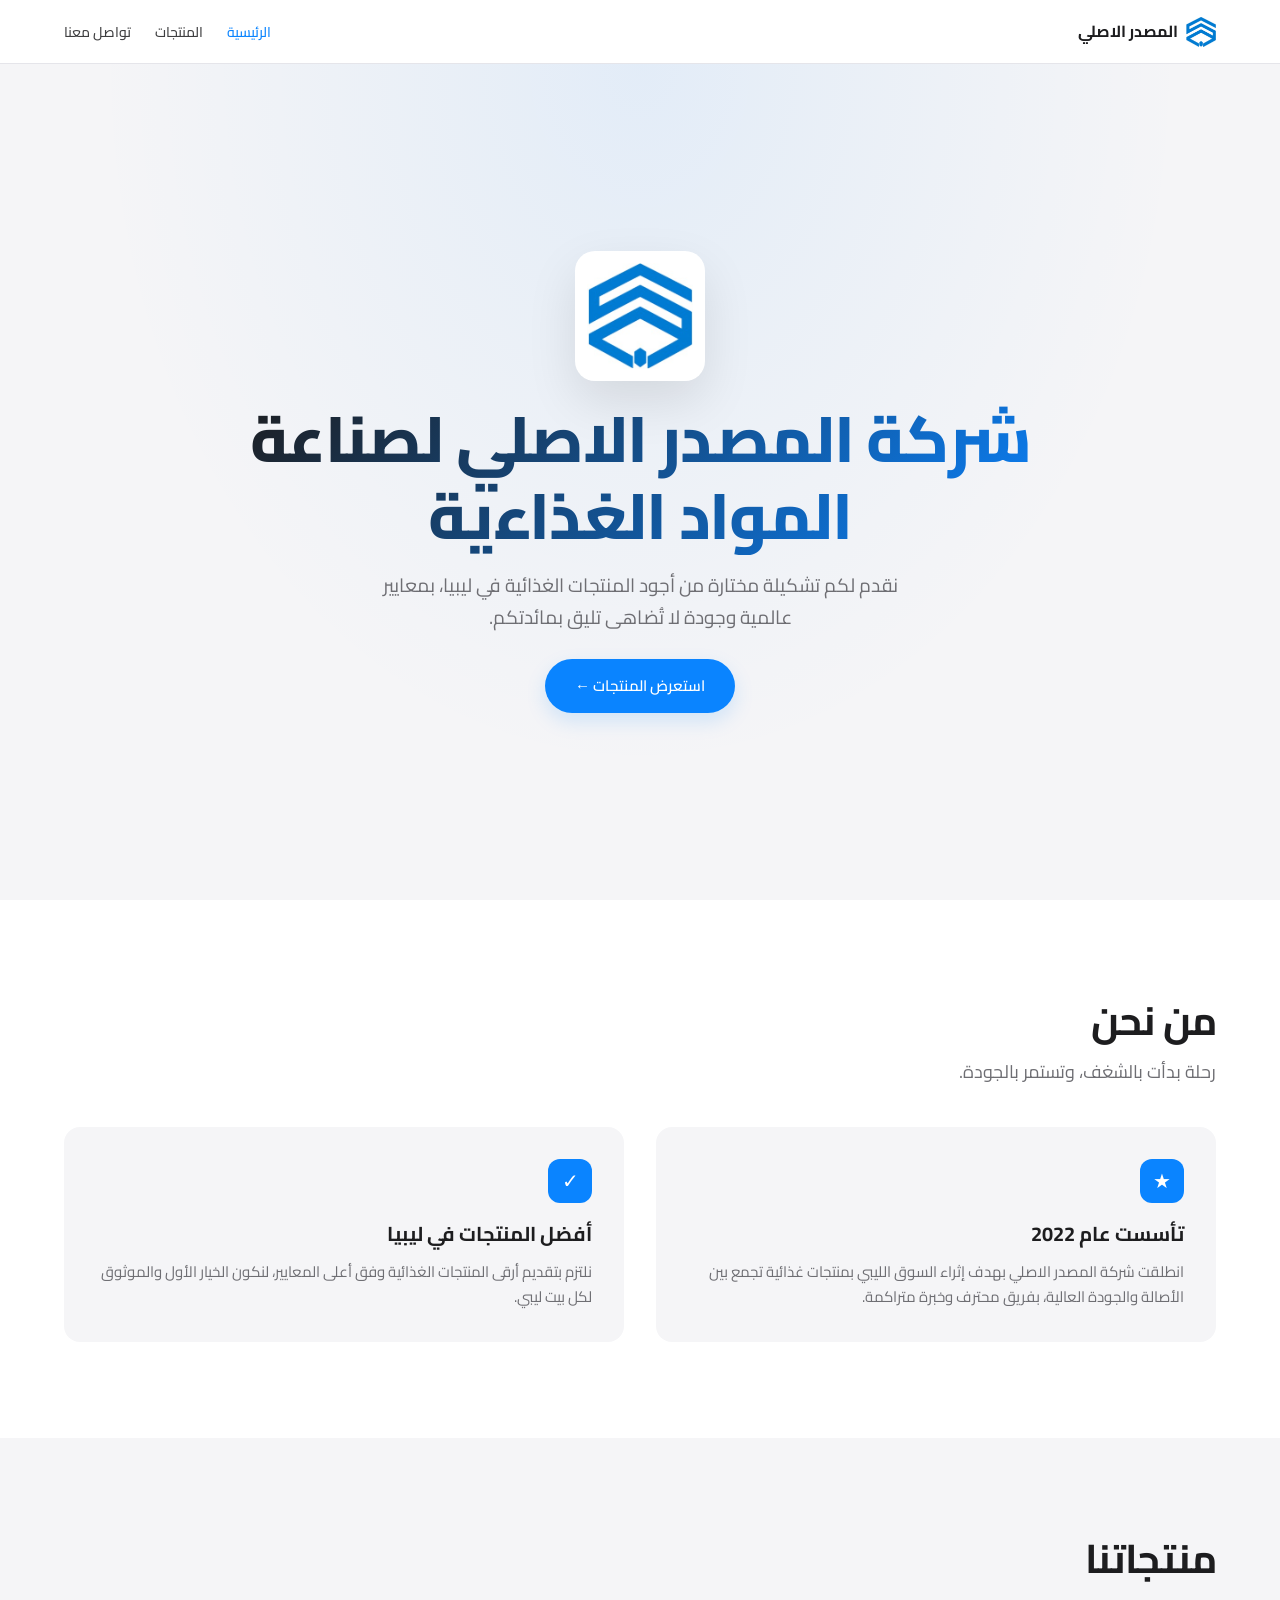
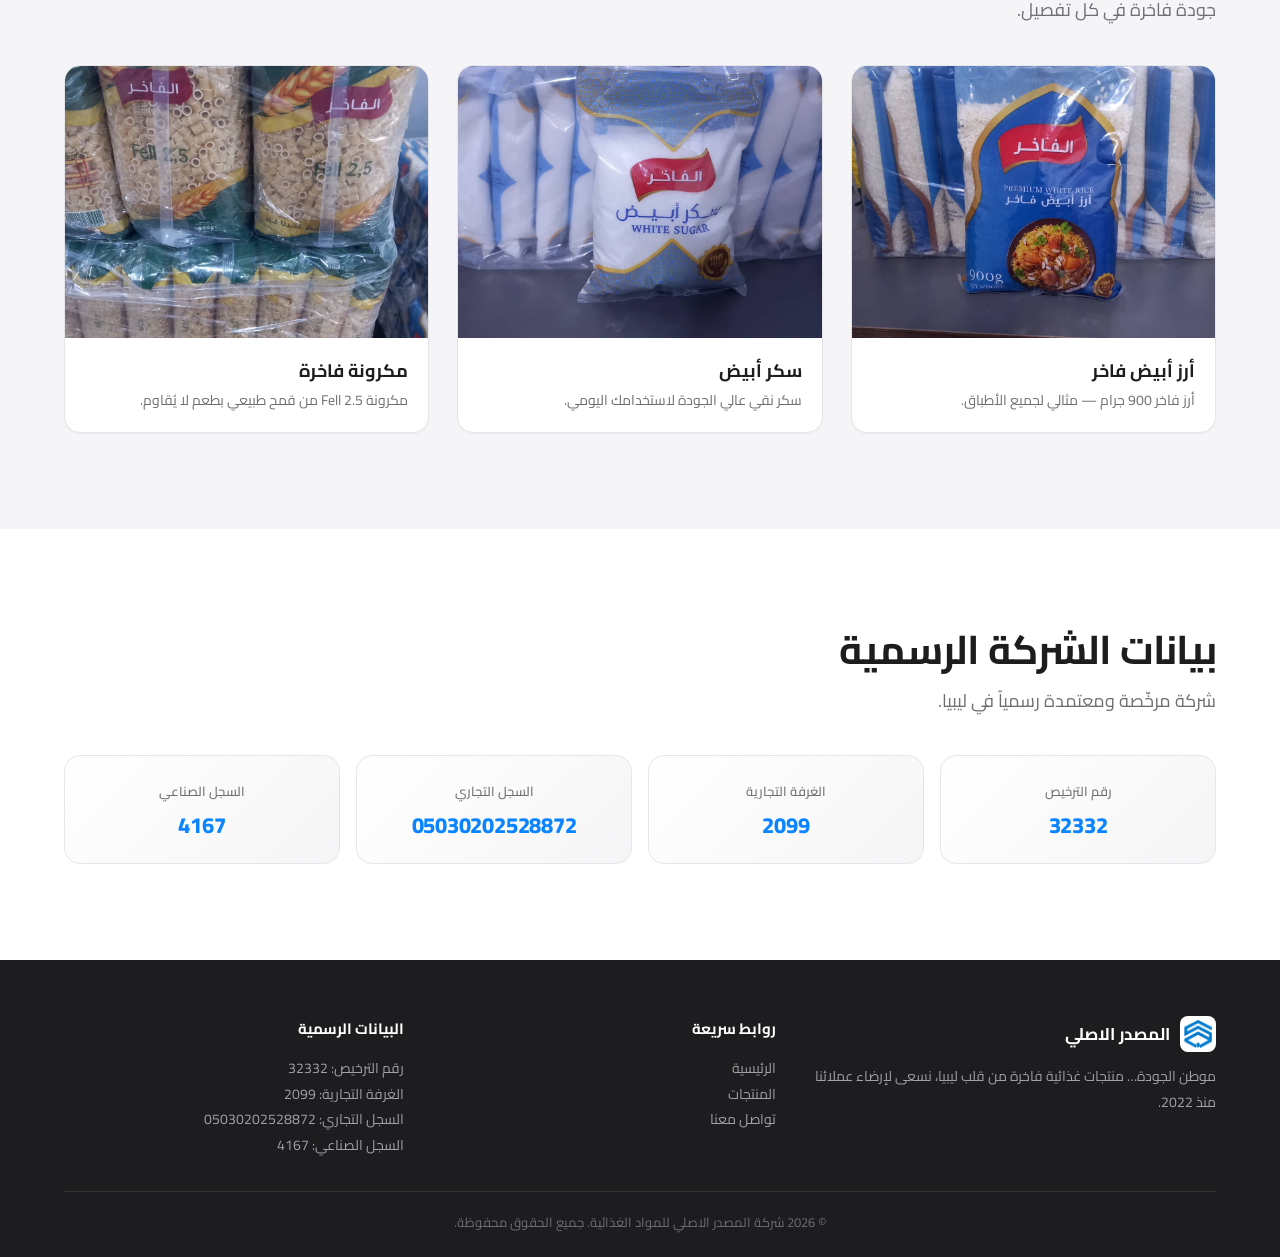
==== commit 0fdf215f: "Changes Co-authored-by: elseadyosef56-svg <226930668+elseadyosef56-svg@users.noreply.github.com>" ====
--- a/index.html
+++ b/index.html
@@ -3,9 +3,9 @@
 <head>
   <meta charset="UTF-8" />
   <meta name="viewport" content="width=device-width, initial-scale=1.0, viewport-fit=cover" />
-  <meta name="description" content="شركة الفاخر للمواد الغذائية - موطن الجودة في ليبيا. أرز، سكر، ومكرونة بأعلى المعايير منذ 2022." />
+  <meta name="description" content="شركة المصدر الاصلي للمواد الغذائية - موطن الجودة في ليبيا. أرز، سكر، ومكرونة بأعلى المعايير منذ 2022." />
   <meta name="theme-color" content="#0a84ff" />
-  <title>الفاخر — موطن الجودة | المنتجات الغذائية في ليبيا</title>
+  <title>المصدر الاصلي — موطن الجودة | المنتجات الغذائية في ليبيا</title>
   <link rel="icon" href="assets/images/logo.jpeg" type="image/jpeg" />
   <link rel="preconnect" href="https://fonts.googleapis.com" />
   <link rel="preconnect" href="https://fonts.gstatic.com" crossorigin />
@@ -16,8 +16,8 @@
   <header class="navbar">
     <div class="container nav-inner">
       <a class="nav-brand" href="index.html">
-        <img src="assets/images/logo.jpeg" alt="شعار الفاخر" />
-        <span>الفاخر</span>
+        <img src="assets/images/logo.jpeg" alt="شعار المصدر الاصلي" />
+        <span>المصدر الاصلي </span>
       </a>
       <button class="nav-toggle" aria-label="فتح القائمة" aria-expanded="false">
         <span></span><span></span><span></span>
@@ -33,7 +33,7 @@
   <main>
     <section class="hero">
       <div class="hero-inner">
-        <img class="hero-logo" src="assets/images/logo.jpeg" alt="شعار الفاخر" />
+        <img class="hero-logo" src="assets/images/logo.jpeg" alt="شعار المصدر الاصلي" />
         <h1 class="text-sm">شركة المصدر الاصلي لصناعة المواد الغذاءية </h1>
         <p>نقدم لكم تشكيلة مختارة من أجود المنتجات الغذائية في ليبيا، بمعايير عالمية وجودة لا تُضاهى تليق بمائدتكم.</p>
         <a href="products.html" class="hero-cta">استعرض المنتجات ←</a>
@@ -48,7 +48,7 @@
           <div class="about-card reveal">
             <div class="icon">★</div>
             <h3>تأسست عام 2022</h3>
-            <p>انطلقت شركة الفاخر بهدف إثراء السوق الليبي بمنتجات غذائية تجمع بين الأصالة والجودة العالية، بفريق محترف وخبرة متراكمة.</p>
+            <p>انطلقت شركة المصدر الاصلي بهدف إثراء السوق الليبي بمنتجات غذائية تجمع بين الأصالة والجودة العالية، بفريق محترف وخبرة متراكمة.</p>
           </div>
           <div class="about-card reveal">
             <div class="icon">✓</div>
@@ -120,8 +120,8 @@
       <div class="footer-grid">
         <div>
           <div class="footer-brand">
-            <img src="assets/images/logo.jpeg" alt="شعار الفاخر" />
-            <span>الفاخر</span>
+            <img src="assets/images/logo.jpeg" alt="شعار المصدر الاصلي" />
+            <span>المصدر الاصلي </span>
           </div>
           <p>موطن الجودة… منتجات غذائية فاخرة من قلب ليبيا، نسعى لإرضاء عملائنا منذ 2022.</p>
         </div>
@@ -144,7 +144,7 @@
         </div>
       </div>
       <div class="footer-bottom">
-        © <span id="year"></span> شركة الفاخر للمواد الغذائية. جميع الحقوق محفوظة.
+        © <span id="year"></span> شركة المصدر الاصلي للمواد الغذائية. جميع الحقوق محفوظة.
       </div>
     </div>
   </footer>
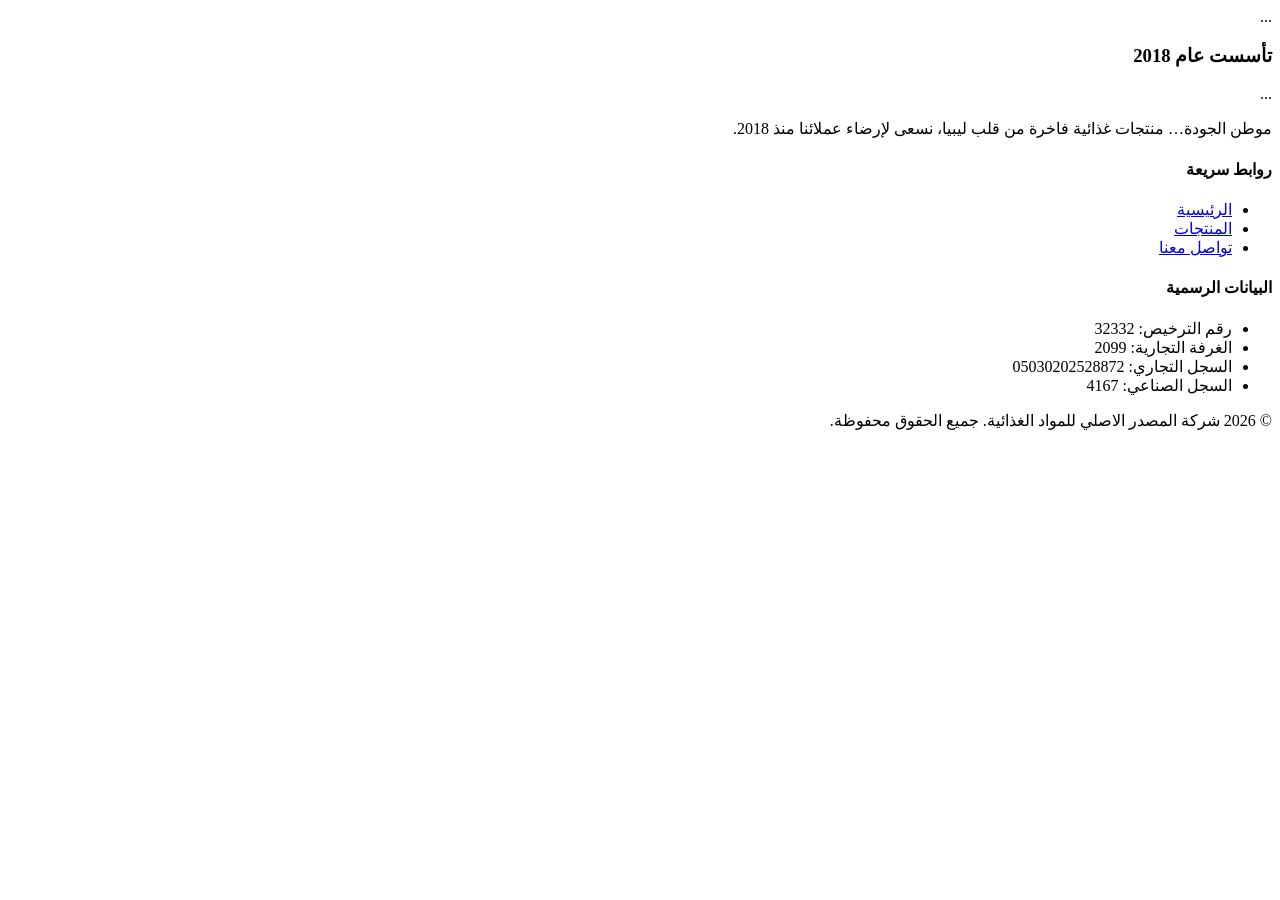
==== commit 3918be11: "Changes Co-authored-by: elseadyosef56-svg <226930668+elseadyosef56-svg@users.noreply.github.com>" ====
--- a/index.html
+++ b/index.html
@@ -3,127 +3,11 @@
 <head>
   <meta charset="UTF-8" />
   <meta name="viewport" content="width=device-width, initial-scale=1.0, viewport-fit=cover" />
-  <meta name="description" content="شركة المصدر الاصلي للمواد الغذائية - موطن الجودة في ليبيا. أرز، سكر، ومكرونة بأعلى المعايير منذ 2022." />
-  <meta name="theme-color" content="#0a84ff" />
-  <title>المصدر الاصلي — موطن الجودة | المنتجات الغذائية في ليبيا</title>
-  <link rel="icon" href="assets/images/logo.jpeg" type="image/jpeg" />
-  <link rel="preconnect" href="https://fonts.googleapis.com" />
-  <link rel="preconnect" href="https://fonts.gstatic.com" crossorigin />
-  <link href="https://fonts.googleapis.com/css2?family=Cairo:wght@400;500;600;700;800&family=Tajawal:wght@400;500;700&display=swap" rel="stylesheet" />
-  <link rel="stylesheet" href="style.css" />
-</head>
-<body>
-  <header class="navbar">
-    <div class="container nav-inner">
-      <a class="nav-brand" href="index.html">
-        <img src="assets/images/logo.jpeg" alt="شعار المصدر الاصلي" />
-        <span>المصدر الاصلي </span>
-      </a>
-      <button class="nav-toggle" aria-label="فتح القائمة" aria-expanded="false">
-        <span></span><span></span><span></span>
-      </button>
-      <ul class="nav-links">
-        <li><a href="index.html" class="active">الرئيسية</a></li>
-        <li><a href="products.html">المنتجات</a></li>
-        <li><a href="contact.html">تواصل معنا</a></li>
-      </ul>
-    </div>
-  </header>
-
-  <main>
-    <section class="hero">
-      <div class="hero-inner">
-        <img class="hero-logo" src="assets/images/logo.jpeg" alt="شعار المصدر الاصلي" />
-        <h1 class="text-sm">شركة المصدر الاصلي لصناعة المواد الغذاءية </h1>
-        <p>نقدم لكم تشكيلة مختارة من أجود المنتجات الغذائية في ليبيا، بمعايير عالمية وجودة لا تُضاهى تليق بمائدتكم.</p>
-        <a href="products.html" class="hero-cta">استعرض المنتجات ←</a>
-      </div>
-    </section>
-
-    <section class="about">
-      <div class="container">
-        <h2 class="section-title reveal">من نحن</h2>
-        <p class="section-sub reveal">رحلة بدأت بالشغف، وتستمر بالجودة.</p>
-        <div class="about-grid">
-          <div class="about-card reveal">
-            <div class="icon">★</div>
-            <h3>تأسست عام 2022</h3>
-            <p>انطلقت شركة المصدر الاصلي بهدف إثراء السوق الليبي بمنتجات غذائية تجمع بين الأصالة والجودة العالية، بفريق محترف وخبرة متراكمة.</p>
-          </div>
-          <div class="about-card reveal">
-            <div class="icon">✓</div>
-            <h3>أفضل المنتجات في ليبيا</h3>
-            <p>نلتزم بتقديم أرقى المنتجات الغذائية وفق أعلى المعايير، لنكون الخيار الأول والموثوق لكل بيت ليبي.</p>
-          </div>
-        </div>
-      </div>
-    </section>
-
-    <section class="products">
-      <div class="container">
-        <h2 class="section-title reveal">منتجاتنا</h2>
-        <p class="section-sub reveal">جودة فاخرة في كل تفصيل.</p>
-        <div class="products-grid">
-          <article class="product-card reveal">
-            <img class="product-img" src="assets/images/rice-1.jpeg" alt="أرز أبيض فاخر 900g" loading="lazy" />
-            <div class="product-info">
-              <h3>أرز أبيض فاخر</h3>
-              <p>أرز فاخر 900 جرام — مثالي لجميع الأطباق.</p>
-            </div>
-          </article>
-          <article class="product-card reveal">
-            <img class="product-img" src="assets/images/sugar-1.jpeg" alt="سكر أبيض فاخر" loading="lazy" />
-            <div class="product-info">
-              <h3>سكر أبيض</h3>
-              <p>سكر نقي عالي الجودة لاستخدامك اليومي.</p>
-            </div>
-          </article>
-          <article class="product-card reveal">
-            <img class="product-img" src="assets/images/pasta-1.jpeg" alt="مكرونة الفاخر Fell 2.5" loading="lazy" />
-            <div class="product-info">
-              <h3>مكرونة فاخرة</h3>
-              <p>مكرونة Fell 2.5 من قمح طبيعي بطعم لا يُقاوم.</p>
-            </div>
-          </article>
-        </div>
-      </div>
-    </section>
-
-    <section class="info">
-      <div class="container">
-        <h2 class="section-title reveal">بيانات الشركة الرسمية</h2>
-        <p class="section-sub reveal">شركة مرخّصة ومعتمدة رسمياً في ليبيا.</p>
-        <div class="info-grid">
-          <div class="info-card reveal">
-            <div class="label">رقم الترخيص</div>
-            <div class="value">32332</div>
-          </div>
-          <div class="info-card reveal">
-            <div class="label">الغرفة التجارية</div>
-            <div class="value">2099</div>
-          </div>
-          <div class="info-card reveal">
-            <div class="label">السجل التجاري</div>
-            <div class="value">05030202528872</div>
-          </div>
-          <div class="info-card reveal">
-            <div class="label">السجل الصناعي</div>
-            <div class="value">4167</div>
-          </div>
-        </div>
-      </div>
-    </section>
-  </main>
-
-  <footer class="footer">
-    <div class="container">
-      <div class="footer-grid">
-        <div>
-          <div class="footer-brand">
-            <img src="assets/images/logo.jpeg" alt="شعار المصدر الاصلي" />
-            <span>المصدر الاصلي </span>
-          </div>
-          <p>موطن الجودة… منتجات غذائية فاخرة من قلب ليبيا، نسعى لإرضاء عملائنا منذ 2022.</p>
+  <meta name="description" content="شركة المصدر الاصلي للمواد الغذائية - موطن الجودة في ليبيا. أرز، سكر، ومكرونة بأعلى المعايير منذ 2018." />
+...
+            <h3>تأسست عام 2018</h3>
+...
+          <p>موطن الجودة… منتجات غذائية فاخرة من قلب ليبيا، نسعى لإرضاء عملائنا منذ 2018.</p>
         </div>
         <div>
           <h4>روابط سريعة</h4>
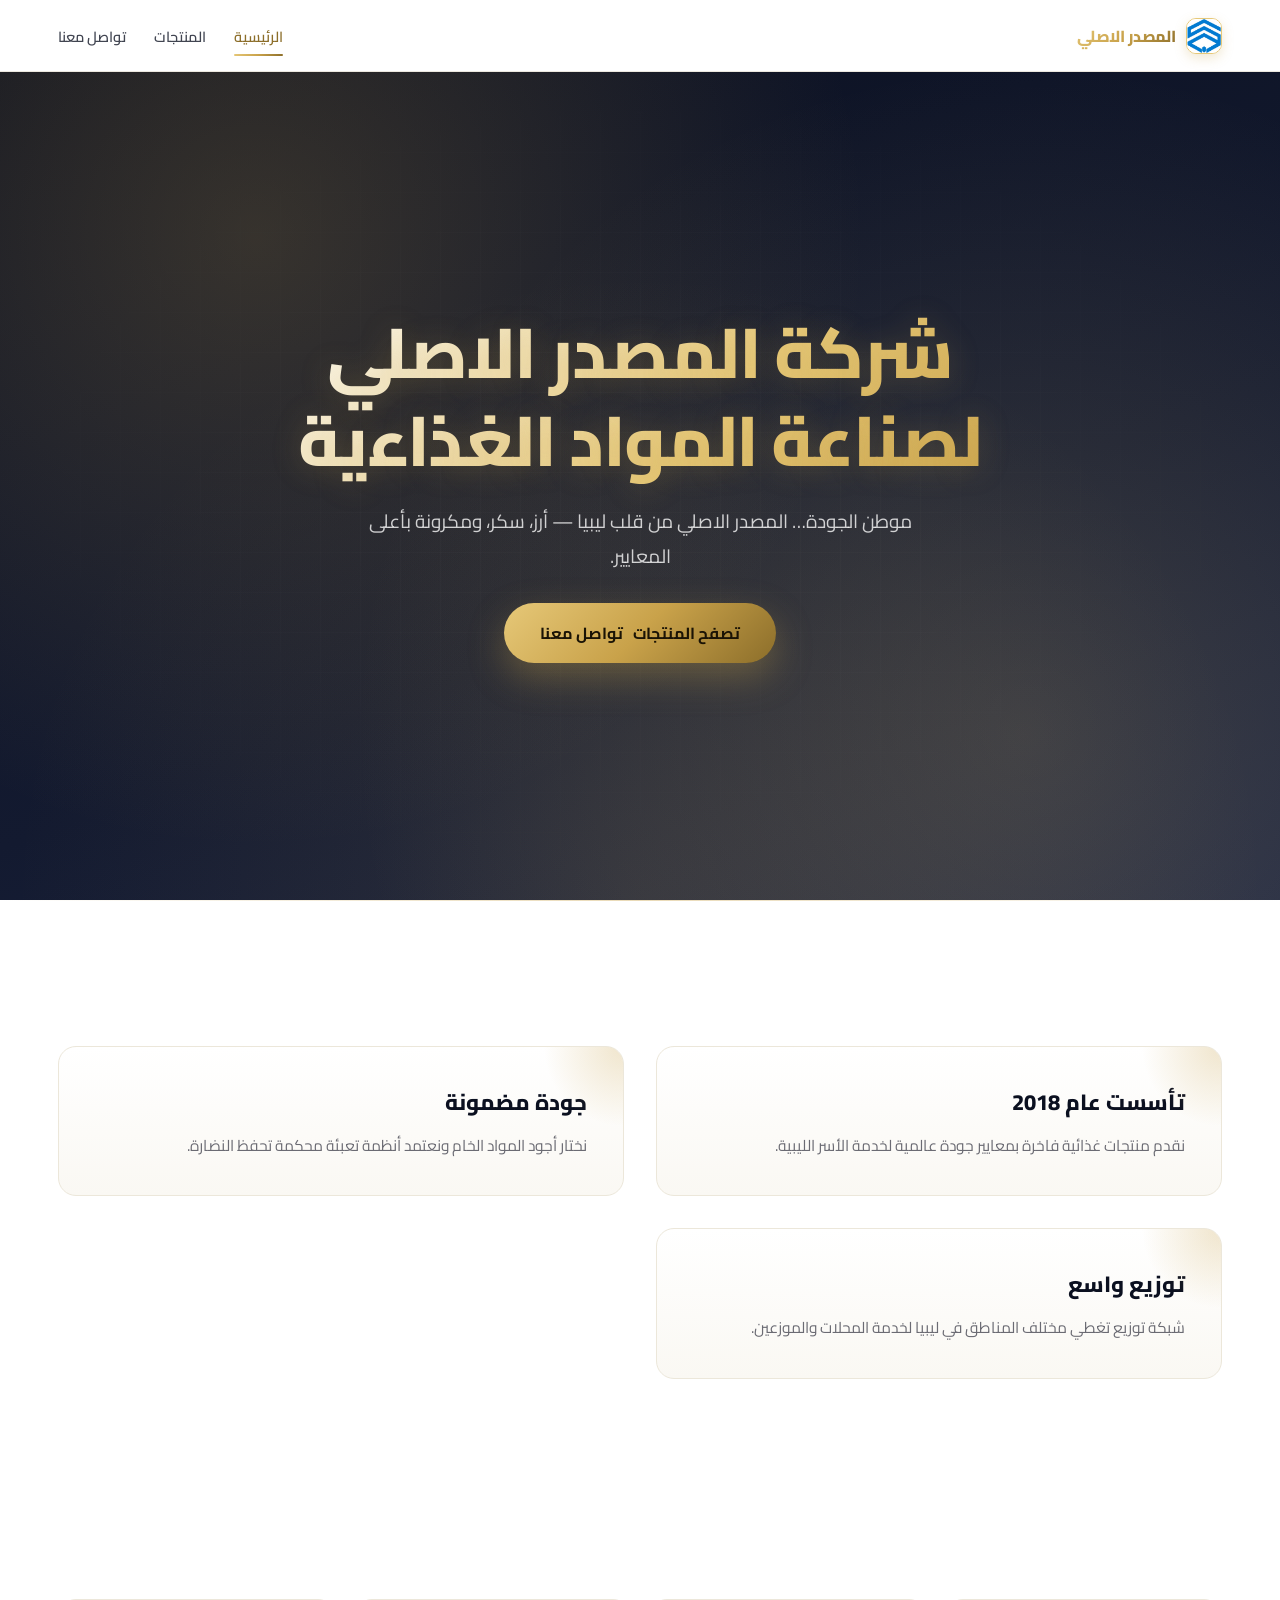
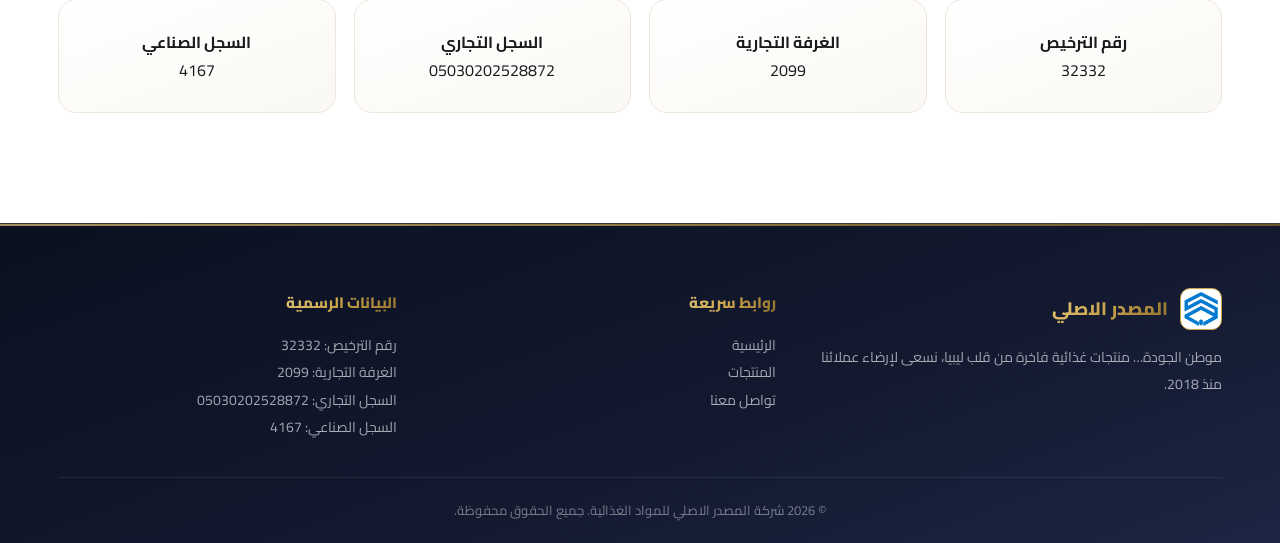
==== commit 128c7895: "Changes Co-authored-by: elseadyosef56-svg <226930668+elseadyosef56-svg@users.noreply.github.com>" ====
--- a/index.html
+++ b/index.html
@@ -4,9 +4,95 @@
   <meta charset="UTF-8" />
   <meta name="viewport" content="width=device-width, initial-scale=1.0, viewport-fit=cover" />
   <meta name="description" content="شركة المصدر الاصلي للمواد الغذائية - موطن الجودة في ليبيا. أرز، سكر، ومكرونة بأعلى المعايير منذ 2018." />
-...
+  <meta name="theme-color" content="#0a84ff" />
+  <title>المصدر الاصلي | موطن الجودة</title>
+  <link rel="icon" href="assets/images/logo.jpeg" type="image/jpeg" />
+  <link rel="preconnect" href="https://fonts.googleapis.com" />
+  <link rel="preconnect" href="https://fonts.gstatic.com" crossorigin />
+  <link href="https://fonts.googleapis.com/css2?family=Cairo:wght@400;500;600;700;800&family=Tajawal:wght@400;500;700&display=swap" rel="stylesheet" />
+  <link rel="stylesheet" href="style.css" />
+</head>
+<body>
+  <header class="navbar">
+    <div class="container nav-inner">
+      <a class="nav-brand" href="index.html">
+        <img src="assets/images/logo.jpeg" alt="شعار المصدر الاصلي" />
+        <span>المصدر الاصلي</span>
+      </a>
+      <button class="nav-toggle" aria-label="فتح القائمة" aria-expanded="false">
+        <span></span><span></span><span></span>
+      </button>
+      <ul class="nav-links">
+        <li><a href="index.html" class="active">الرئيسية</a></li>
+        <li><a href="products.html">المنتجات</a></li>
+        <li><a href="contact.html">تواصل معنا</a></li>
+      </ul>
+    </div>
+  </header>
+
+  <main>
+    <section class="hero">
+      <div class="container hero-inner">
+        <h1>شركة المصدر الاصلي لصناعة المواد الغذاءية</h1>
+        <p class="text-sm">موطن الجودة… المصدر الاصلي من قلب ليبيا — أرز، سكر، ومكرونة بأعلى المعايير.</p>
+        <div class="hero-cta">
+          <a class="btn btn-primary" href="products.html">تصفح المنتجات</a>
+          <a class="btn btn-ghost" href="contact.html">تواصل معنا</a>
+        </div>
+      </div>
+    </section>
+
+    <section class="about">
+      <div class="container">
+        <div class="about-grid">
+          <div class="about-card reveal">
             <h3>تأسست عام 2018</h3>
-...
+            <p>نقدم منتجات غذائية فاخرة بمعايير جودة عالمية لخدمة الأسر الليبية.</p>
+          </div>
+          <div class="about-card reveal">
+            <h3>جودة مضمونة</h3>
+            <p>نختار أجود المواد الخام ونعتمد أنظمة تعبئة محكمة تحفظ النضارة.</p>
+          </div>
+          <div class="about-card reveal">
+            <h3>توزيع واسع</h3>
+            <p>شبكة توزيع تغطي مختلف المناطق في ليبيا لخدمة المحلات والموزعين.</p>
+          </div>
+        </div>
+      </div>
+    </section>
+
+    <section class="info">
+      <div class="container">
+        <div class="info-grid">
+          <div class="info-card reveal">
+            <h4>رقم الترخيص</h4>
+            <p>32332</p>
+          </div>
+          <div class="info-card reveal">
+            <h4>الغرفة التجارية</h4>
+            <p>2099</p>
+          </div>
+          <div class="info-card reveal">
+            <h4>السجل التجاري</h4>
+            <p>05030202528872</p>
+          </div>
+          <div class="info-card reveal">
+            <h4>السجل الصناعي</h4>
+            <p>4167</p>
+          </div>
+        </div>
+      </div>
+    </section>
+  </main>
+
+  <footer class="footer">
+    <div class="container">
+      <div class="footer-grid">
+        <div>
+          <div class="footer-brand">
+            <img src="assets/images/logo.jpeg" alt="شعار المصدر الاصلي" />
+            <span>المصدر الاصلي</span>
+          </div>
           <p>موطن الجودة… منتجات غذائية فاخرة من قلب ليبيا، نسعى لإرضاء عملائنا منذ 2018.</p>
         </div>
         <div>
--- a/style.css
+++ b/style.css
@@ -0,0 +1,856 @@
+/* ============================================
+   المصدر الاصلي — Premium Static Site
+   Mobile-first, RTL, Luxury design
+   Gold + Deep Navy aesthetic
+   ============================================ */
+
+:root {
+  /* Luxury palette */
+  --brand: #c9a24a;          /* champagne gold */
+  --brand-2: #e6c878;        /* light gold */
+  --brand-dark: #8c6e2a;     /* deep gold */
+  --brand-glow: rgba(201, 162, 74, 0.28);
+  --ink: #0b1020;            /* deep navy */
+  --ink-2: #131a30;
+  --ink-3: #1c2542;
+  --bg: #ffffff;
+  --bg-soft: #faf8f3;        /* warm cream */
+  --bg-card: #ffffff;
+  --text: #1a1a1f;
+  --text-muted: #6b6b73;
+  --border: #ece7da;
+  --border-strong: #d9d2bf;
+
+  --shadow-sm: 0 1px 2px rgba(20, 16, 6, 0.05);
+  --shadow-md: 0 12px 30px rgba(20, 16, 6, 0.08);
+  --shadow-lg: 0 28px 60px rgba(20, 16, 6, 0.14);
+  --shadow-gold: 0 14px 36px rgba(201, 162, 74, 0.35);
+
+  --radius-sm: 12px;
+  --radius-md: 18px;
+  --radius-lg: 26px;
+  --container: 1200px;
+  --nav-h: 60px;
+  --transition: 0.35s cubic-bezier(0.22, 1, 0.36, 1);
+
+  --gradient-gold: linear-gradient(135deg, #e6c878 0%, #c9a24a 50%, #8c6e2a 100%);
+  --gradient-ink: linear-gradient(160deg, #0b1020 0%, #131a30 60%, #1c2542 100%);
+}
+
+@media (min-width: 768px) {
+  :root { --nav-h: 72px; }
+}
+
+* { box-sizing: border-box; margin: 0; padding: 0; }
+*::selection { background: var(--brand); color: #fff; }
+
+html {
+  scroll-behavior: smooth;
+  -webkit-text-size-adjust: 100%;
+  text-size-adjust: 100%;
+}
+
+body {
+  font-family: 'Cairo', 'Tajawal', -apple-system, BlinkMacSystemFont, sans-serif;
+  font-size: 16px;
+  line-height: 1.75;
+  color: var(--text);
+  background: var(--bg);
+  direction: rtl;
+  text-align: right;
+  -webkit-font-smoothing: antialiased;
+  overflow-x: hidden;
+  width: 100%;
+  min-height: 100vh;
+}
+
+img { max-width: 100%; height: auto; display: block; }
+a { color: inherit; text-decoration: none; transition: color var(--transition); }
+button { font-family: inherit; cursor: pointer; border: none; background: none; }
+
+.container {
+  width: 100%;
+  max-width: var(--container);
+  margin: 0 auto;
+  padding: 0 18px;
+}
+@media (min-width: 768px) {
+  .container { padding: 0 28px; }
+}
+
+/* ===== Navbar ===== */
+.navbar {
+  position: fixed;
+  top: 0; left: 0; right: 0;
+  height: var(--nav-h);
+  background: rgba(255, 255, 255, 0.78);
+  backdrop-filter: saturate(180%) blur(22px);
+  -webkit-backdrop-filter: saturate(180%) blur(22px);
+  border-bottom: 1px solid rgba(217, 210, 191, 0.5);
+  z-index: 1000;
+  transition: box-shadow var(--transition), background var(--transition);
+}
+.navbar.scrolled {
+  box-shadow: 0 6px 24px rgba(20, 16, 6, 0.06);
+  background: rgba(255, 255, 255, 0.92);
+}
+
+.nav-inner {
+  height: 100%;
+  display: flex;
+  align-items: center;
+  justify-content: space-between;
+  gap: 12px;
+}
+.nav-brand {
+  display: flex;
+  align-items: center;
+  gap: 10px;
+  font-weight: 800;
+  font-size: 16px;
+  color: var(--ink);
+  min-width: 0;
+}
+.nav-brand img {
+  width: 36px;
+  height: 36px;
+  border-radius: 10px;
+  object-fit: cover;
+  flex-shrink: 0;
+  box-shadow: 0 4px 12px rgba(201, 162, 74, 0.25);
+  border: 1.5px solid var(--brand-2);
+}
+.nav-brand span {
+  white-space: nowrap;
+  background: var(--gradient-gold);
+  -webkit-background-clip: text;
+  background-clip: text;
+  -webkit-text-fill-color: transparent;
+  color: transparent;
+  letter-spacing: -0.01em;
+}
+
+.nav-links {
+  display: flex;
+  align-items: center;
+  gap: 28px;
+  list-style: none;
+}
+.nav-links a {
+  font-size: 14.5px;
+  font-weight: 600;
+  color: var(--ink);
+  opacity: 0.78;
+  position: relative;
+  padding: 6px 0;
+}
+.nav-links a::after {
+  content: '';
+  position: absolute;
+  bottom: 0; right: 0;
+  width: 0; height: 2px;
+  background: var(--gradient-gold);
+  transition: width var(--transition);
+  border-radius: 2px;
+}
+.nav-links a:hover::after, .nav-links a.active::after { width: 100%; }
+.nav-links a:hover, .nav-links a.active { opacity: 1; color: var(--brand-dark); }
+
+.nav-toggle {
+  display: none;
+  width: 44px;
+  height: 44px;
+  flex-direction: column;
+  justify-content: center;
+  align-items: center;
+  gap: 5px;
+  border-radius: 12px;
+  flex-shrink: 0;
+  -webkit-tap-highlight-color: transparent;
+  transition: background var(--transition);
+}
+.nav-toggle:active { background: var(--bg-soft); }
+.nav-toggle span {
+  display: block;
+  width: 22px;
+  height: 2px;
+  background: var(--ink);
+  border-radius: 2px;
+  transition: transform var(--transition), opacity var(--transition);
+}
+.nav-toggle.open span:nth-child(1) { transform: translateY(7px) rotate(45deg); }
+.nav-toggle.open span:nth-child(2) { opacity: 0; }
+.nav-toggle.open span:nth-child(3) { transform: translateY(-7px) rotate(-45deg); }
+
+@media (max-width: 768px) {
+  .nav-toggle { display: flex; }
+  .nav-brand span { font-size: 15px; }
+  .nav-links {
+    position: fixed;
+    top: var(--nav-h);
+    left: 0; right: 0;
+    flex-direction: column;
+    gap: 0;
+    background: rgba(255,255,255,0.97);
+    backdrop-filter: blur(24px);
+    -webkit-backdrop-filter: blur(24px);
+    border-bottom: 1px solid var(--border);
+    padding: 8px 0;
+    transform: translateY(-130%);
+    transition: transform var(--transition);
+    box-shadow: var(--shadow-md);
+    max-height: calc(100vh - var(--nav-h));
+    overflow-y: auto;
+  }
+  .nav-links.open { transform: translateY(0); }
+  .nav-links li { width: 100%; }
+  .nav-links a {
+    display: block;
+    padding: 16px 22px;
+    font-size: 16px;
+    border-bottom: 1px solid var(--border);
+  }
+  .nav-links a::after { display: none; }
+  .nav-links li:last-child a { border-bottom: none; }
+  .nav-links a.active {
+    background: linear-gradient(90deg, rgba(201,162,74,0.08), transparent);
+    border-right: 3px solid var(--brand);
+  }
+}
+
+/* ===== Sections ===== */
+main { padding-top: var(--nav-h); }
+section { padding: 56px 0; }
+@media (min-width: 768px) { section { padding: 110px 0; } }
+
+.section-title {
+  font-size: 26px;
+  font-weight: 800;
+  letter-spacing: -0.02em;
+  margin-bottom: 12px;
+  color: var(--ink);
+  line-height: 1.25;
+  position: relative;
+  display: inline-block;
+}
+.section-title::after {
+  content: '';
+  display: block;
+  width: 56px; height: 3px;
+  margin-top: 10px;
+  background: var(--gradient-gold);
+  border-radius: 3px;
+}
+.section-sub {
+  font-size: 15px;
+  color: var(--text-muted);
+  margin-bottom: 28px;
+  max-width: 640px;
+  line-height: 1.75;
+}
+@media (min-width: 768px) {
+  .section-title { font-size: 42px; margin-bottom: 14px; }
+  .section-title::after { width: 72px; height: 4px; margin-top: 14px; }
+  .section-sub { font-size: 18px; margin-bottom: 44px; }
+}
+
+/* ===== Hero ===== */
+.hero {
+  position: relative;
+  min-height: calc(100svh - var(--nav-h));
+  display: flex;
+  align-items: center;
+  justify-content: center;
+  text-align: center;
+  background: var(--gradient-ink);
+  padding: 64px 18px 72px;
+  overflow: hidden;
+  isolation: isolate;
+}
+.hero::before {
+  content: '';
+  position: absolute;
+  inset: 0;
+  background:
+    radial-gradient(circle at 20% 20%, rgba(201,162,74,0.22), transparent 50%),
+    radial-gradient(circle at 80% 80%, rgba(230,200,120,0.18), transparent 55%),
+    radial-gradient(circle at 50% 100%, rgba(201,162,74,0.12), transparent 60%);
+  z-index: -1;
+}
+.hero::after {
+  content: '';
+  position: absolute;
+  inset: 0;
+  background-image:
+    linear-gradient(rgba(255,255,255,0.025) 1px, transparent 1px),
+    linear-gradient(90deg, rgba(255,255,255,0.025) 1px, transparent 1px);
+  background-size: 40px 40px;
+  mask-image: radial-gradient(ellipse at center, black 30%, transparent 75%);
+  -webkit-mask-image: radial-gradient(ellipse at center, black 30%, transparent 75%);
+  z-index: -1;
+  opacity: 0.6;
+}
+.hero-inner { max-width: 820px; width: 100%; animation: fadeUp 1s ease both; }
+.hero-logo {
+  width: 96px;
+  height: 96px;
+  margin: 0 auto 22px;
+  border-radius: 24px;
+  background: white;
+  padding: 12px;
+  box-shadow:
+    0 0 0 1px rgba(255,255,255,0.15),
+    0 20px 50px rgba(0,0,0,0.5),
+    0 0 60px rgba(201,162,74,0.4);
+  object-fit: contain;
+  animation: floaty 4s ease-in-out infinite;
+}
+.hero h1 {
+  font-size: 30px;
+  font-weight: 800;
+  letter-spacing: -0.02em;
+  line-height: 1.25;
+  background: linear-gradient(135deg, #ffffff 0%, #e6c878 60%, #c9a24a 100%);
+  -webkit-background-clip: text;
+  background-clip: text;
+  -webkit-text-fill-color: transparent;
+  color: transparent;
+  margin-bottom: 16px;
+  padding: 0 4px;
+  text-shadow: 0 2px 30px rgba(201,162,74,0.25);
+}
+.hero p {
+  font-size: 15.5px;
+  color: rgba(255,255,255,0.78);
+  max-width: 580px;
+  margin: 0 auto 30px;
+  line-height: 1.8;
+}
+.hero-cta {
+  display: inline-flex;
+  align-items: center;
+  gap: 10px;
+  background: var(--gradient-gold);
+  color: #1a1305;
+  padding: 14px 30px;
+  border-radius: 999px;
+  font-weight: 700;
+  font-size: 15px;
+  transition: transform var(--transition), box-shadow var(--transition), filter var(--transition);
+  box-shadow: var(--shadow-gold);
+  -webkit-tap-highlight-color: transparent;
+  position: relative;
+  overflow: hidden;
+}
+.hero-cta::before {
+  content: '';
+  position: absolute;
+  top: 0; left: -100%;
+  width: 100%; height: 100%;
+  background: linear-gradient(90deg, transparent, rgba(255,255,255,0.45), transparent);
+  transition: left 0.7s ease;
+}
+.hero-cta:hover { transform: translateY(-3px); color: #1a1305; filter: brightness(1.05); box-shadow: 0 18px 44px rgba(201,162,74,0.5); }
+.hero-cta:hover::before { left: 100%; }
+.hero-cta:active { transform: translateY(-1px); }
+
+@media (min-width: 480px) {
+  .hero h1 { font-size: 38px; }
+  .hero p { font-size: 16px; }
+  .hero-logo { width: 110px; height: 110px; }
+}
+@media (min-width: 768px) {
+  .hero { padding: 90px 24px; }
+  .hero h1 { font-size: 60px; margin-bottom: 20px; }
+  .hero p { font-size: 19px; }
+  .hero-logo { width: 140px; height: 140px; margin-bottom: 30px; }
+  .hero-cta { padding: 16px 36px; font-size: 16px; }
+}
+@media (min-width: 1024px) {
+  .hero h1 { font-size: 70px; }
+}
+
+/* ===== About ===== */
+.about { background: var(--bg); position: relative; }
+.about::before {
+  content: '';
+  position: absolute;
+  top: 0; left: 0; right: 0;
+  height: 1px;
+  background: linear-gradient(90deg, transparent, var(--brand), transparent);
+  opacity: 0.4;
+}
+.about-grid {
+  display: grid;
+  grid-template-columns: 1fr;
+  gap: 18px;
+  margin-top: 28px;
+}
+@media (min-width: 768px) { .about-grid { grid-template-columns: 1fr 1fr; gap: 32px; margin-top: 36px; } }
+
+.about-card {
+  background: linear-gradient(180deg, #ffffff, var(--bg-soft));
+  border: 1px solid var(--border);
+  border-radius: var(--radius-md);
+  padding: 26px 22px;
+  transition: transform var(--transition), box-shadow var(--transition), border-color var(--transition);
+  position: relative;
+  overflow: hidden;
+}
+.about-card::before {
+  content: '';
+  position: absolute;
+  top: 0; right: 0;
+  width: 80px; height: 80px;
+  background: radial-gradient(circle at top right, var(--brand-glow), transparent 70%);
+  pointer-events: none;
+}
+@media (min-width: 768px) { .about-card { padding: 36px; } }
+.about-card:hover {
+  transform: translateY(-6px);
+  box-shadow: var(--shadow-lg);
+  border-color: var(--brand-2);
+}
+.about-card .icon {
+  width: 52px; height: 52px;
+  border-radius: 14px;
+  background: var(--gradient-gold);
+  color: white;
+  display: flex; align-items: center; justify-content: center;
+  font-size: 22px;
+  margin-bottom: 16px;
+  box-shadow: 0 8px 20px var(--brand-glow);
+}
+.about-card h3 { font-size: 19px; margin-bottom: 10px; font-weight: 800; color: var(--ink); }
+.about-card p { color: var(--text-muted); font-size: 14.5px; line-height: 1.8; }
+@media (min-width: 768px) {
+  .about-card h3 { font-size: 22px; }
+  .about-card p { font-size: 15.5px; }
+}
+
+/* ===== Products Grid ===== */
+.products {
+  background: var(--bg-soft);
+  position: relative;
+}
+.products::before, .products::after {
+  content: '';
+  position: absolute;
+  left: 0; right: 0;
+  height: 1px;
+  background: linear-gradient(90deg, transparent, var(--border-strong), transparent);
+}
+.products::before { top: 0; }
+.products::after { bottom: 0; }
+
+.products-grid {
+  display: grid;
+  grid-template-columns: 1fr;
+  gap: 18px;
+}
+@media (min-width: 560px) { .products-grid { grid-template-columns: repeat(2, 1fr); gap: 22px; } }
+@media (min-width: 992px) { .products-grid { grid-template-columns: repeat(3, 1fr); gap: 30px; } }
+
+.product-card {
+  background: var(--bg-card);
+  border-radius: var(--radius-md);
+  overflow: hidden;
+  box-shadow: var(--shadow-sm);
+  border: 1px solid var(--border);
+  transition: transform var(--transition), box-shadow var(--transition), border-color var(--transition);
+  position: relative;
+}
+.product-card::after {
+  content: '';
+  position: absolute;
+  inset: 0;
+  border-radius: var(--radius-md);
+  padding: 1.5px;
+  background: var(--gradient-gold);
+  -webkit-mask: linear-gradient(#fff 0 0) content-box, linear-gradient(#fff 0 0);
+  mask: linear-gradient(#fff 0 0) content-box, linear-gradient(#fff 0 0);
+  -webkit-mask-composite: xor;
+  mask-composite: exclude;
+  opacity: 0;
+  transition: opacity var(--transition);
+  pointer-events: none;
+}
+.product-card:hover {
+  transform: translateY(-8px);
+  box-shadow: var(--shadow-lg);
+  border-color: transparent;
+}
+.product-card:hover::after { opacity: 1; }
+.product-img {
+  width: 100%;
+  aspect-ratio: 4/3;
+  object-fit: cover;
+  background: var(--bg-soft);
+  transition: transform 0.7s ease;
+}
+.product-card:hover .product-img { transform: scale(1.06); }
+.product-info {
+  padding: 18px 20px;
+  background: linear-gradient(180deg, #ffffff, #fffdf7);
+}
+.product-info h3 {
+  font-size: 16.5px;
+  font-weight: 800;
+  margin-bottom: 8px;
+  line-height: 1.4;
+  color: var(--ink);
+}
+.product-info p {
+  font-size: 13.5px;
+  color: var(--text-muted);
+  line-height: 1.7;
+}
+@media (min-width: 768px) {
+  .product-info { padding: 22px; }
+  .product-info h3 { font-size: 18px; }
+  .product-info p { font-size: 14.5px; }
+}
+
+/* ===== Company Info Cards ===== */
+.info { background: var(--bg); }
+.info-grid {
+  display: grid;
+  grid-template-columns: 1fr 1fr;
+  gap: 14px;
+}
+@media (min-width: 600px) { .info-grid { grid-template-columns: repeat(2, 1fr); gap: 18px; } }
+@media (min-width: 992px) { .info-grid { grid-template-columns: repeat(4, 1fr); } }
+
+.info-card {
+  background: linear-gradient(160deg, #ffffff, var(--bg-soft));
+  border: 1px solid var(--border);
+  border-radius: var(--radius-md);
+  padding: 20px 14px;
+  text-align: center;
+  transition: transform var(--transition), box-shadow var(--transition), border-color var(--transition);
+  min-width: 0;
+  position: relative;
+  overflow: hidden;
+}
+.info-card::before {
+  content: '';
+  position: absolute;
+  top: 0; left: 0; right: 0;
+  height: 3px;
+  background: var(--gradient-gold);
+  transform: scaleX(0);
+  transform-origin: right;
+  transition: transform var(--transition);
+}
+@media (min-width: 768px) { .info-card { padding: 28px 20px; } }
+.info-card:hover {
+  transform: translateY(-5px);
+  box-shadow: var(--shadow-md);
+  border-color: var(--brand-2);
+}
+.info-card:hover::before { transform: scaleX(1); transform-origin: left; }
+.info-card .label {
+  font-size: 12px;
+  color: var(--text-muted);
+  margin-bottom: 8px;
+  font-weight: 600;
+  letter-spacing: 0.02em;
+}
+.info-card .value {
+  font-size: 16px;
+  font-weight: 800;
+  background: var(--gradient-gold);
+  -webkit-background-clip: text;
+  background-clip: text;
+  -webkit-text-fill-color: transparent;
+  color: transparent;
+  letter-spacing: -0.01em;
+  word-break: break-all;
+  overflow-wrap: anywhere;
+  line-height: 1.3;
+  direction: ltr;
+}
+@media (min-width: 768px) {
+  .info-card .label { font-size: 13px; margin-bottom: 10px; }
+  .info-card .value { font-size: 22px; }
+}
+
+/* ===== Contact ===== */
+.contact-grid {
+  display: grid;
+  grid-template-columns: 1fr;
+  gap: 26px;
+}
+@media (min-width: 900px) { .contact-grid { grid-template-columns: 1fr 1.2fr; gap: 48px; } }
+
+.contact-info { display: flex; flex-direction: column; gap: 14px; }
+.contact-item {
+  display: flex; gap: 14px;
+  background: linear-gradient(180deg, #ffffff, var(--bg-soft));
+  border: 1px solid var(--border);
+  padding: 18px;
+  border-radius: var(--radius-md);
+  transition: transform var(--transition), border-color var(--transition), box-shadow var(--transition);
+  align-items: flex-start;
+}
+@media (min-width: 768px) { .contact-item { padding: 22px; gap: 16px; } }
+.contact-item:hover {
+  transform: translateX(-4px);
+  border-color: var(--brand-2);
+  box-shadow: var(--shadow-md);
+}
+.contact-item > div:last-child { min-width: 0; flex: 1; }
+.contact-item .ic {
+  width: 46px; height: 46px;
+  flex-shrink: 0;
+  border-radius: 13px;
+  background: var(--gradient-gold);
+  color: white;
+  display: flex; align-items: center; justify-content: center;
+  font-size: 18px;
+  box-shadow: 0 6px 16px var(--brand-glow);
+}
+.contact-item h4 { font-size: 13px; color: var(--text-muted); margin-bottom: 4px; font-weight: 600; }
+.contact-item p {
+  font-size: 15px;
+  font-weight: 700;
+  color: var(--ink);
+  word-break: break-word;
+  line-height: 1.5;
+}
+
+.contact-form {
+  background: var(--bg-card);
+  border: 1px solid var(--border);
+  border-radius: var(--radius-md);
+  padding: 24px 20px;
+  box-shadow: var(--shadow-md);
+  position: relative;
+  overflow: hidden;
+}
+.contact-form::before {
+  content: '';
+  position: absolute;
+  top: 0; left: 0; right: 0;
+  height: 4px;
+  background: var(--gradient-gold);
+}
+@media (min-width: 768px) { .contact-form { padding: 32px; } }
+.form-group { margin-bottom: 18px; }
+.form-group label {
+  display: block;
+  font-size: 14px;
+  font-weight: 700;
+  margin-bottom: 8px;
+  color: var(--ink);
+}
+.form-group input,
+.form-group textarea {
+  width: 100%;
+  padding: 13px 15px;
+  border: 1.5px solid var(--border);
+  border-radius: var(--radius-sm);
+  font-family: inherit;
+  font-size: 16px; /* prevents iOS zoom on focus */
+  background: var(--bg);
+  color: var(--text);
+  transition: border-color var(--transition), box-shadow var(--transition);
+  direction: rtl;
+  -webkit-appearance: none;
+  appearance: none;
+}
+.form-group input:focus,
+.form-group textarea:focus {
+  outline: none;
+  border-color: var(--brand);
+  box-shadow: 0 0 0 4px var(--brand-glow);
+}
+.form-group textarea { min-height: 130px; resize: vertical; }
+.form-submit {
+  width: 100%;
+  background: var(--gradient-gold);
+  color: #1a1305;
+  padding: 15px;
+  border-radius: 999px;
+  font-weight: 800;
+  font-size: 15.5px;
+  transition: transform var(--transition), box-shadow var(--transition), filter var(--transition);
+  -webkit-tap-highlight-color: transparent;
+  box-shadow: var(--shadow-gold);
+}
+.form-submit:hover { transform: translateY(-2px); filter: brightness(1.05); box-shadow: 0 18px 40px rgba(201,162,74,0.45); }
+.form-submit:active { transform: translateY(0); }
+.form-success {
+  display: none;
+  background: #e8f5e9;
+  color: #1b5e20;
+  padding: 14px 16px;
+  border-radius: var(--radius-sm);
+  margin-bottom: 16px;
+  font-size: 14px;
+  font-weight: 600;
+  text-align: center;
+  border: 1px solid #c8e6c9;
+}
+.form-success.show { display: block; animation: fadeUp 0.4s ease; }
+
+/* ===== Page Header (sub-pages) ===== */
+.page-header {
+  position: relative;
+  background: var(--gradient-ink);
+  padding: calc(var(--nav-h) + 50px) 18px 60px;
+  text-align: center;
+  color: white;
+  overflow: hidden;
+  isolation: isolate;
+}
+.page-header::before {
+  content: '';
+  position: absolute;
+  inset: 0;
+  background:
+    radial-gradient(circle at 30% 30%, rgba(201,162,74,0.22), transparent 55%),
+    radial-gradient(circle at 70% 80%, rgba(230,200,120,0.15), transparent 60%);
+  z-index: -1;
+}
+.page-header::after {
+  content: '';
+  position: absolute;
+  inset: 0;
+  background-image:
+    linear-gradient(rgba(255,255,255,0.025) 1px, transparent 1px),
+    linear-gradient(90deg, rgba(255,255,255,0.025) 1px, transparent 1px);
+  background-size: 40px 40px;
+  mask-image: radial-gradient(ellipse at center, black 30%, transparent 75%);
+  -webkit-mask-image: radial-gradient(ellipse at center, black 30%, transparent 75%);
+  z-index: -1;
+  opacity: 0.5;
+}
+.page-header h1 {
+  font-size: 30px;
+  font-weight: 800;
+  letter-spacing: -0.02em;
+  margin-bottom: 12px;
+  line-height: 1.25;
+  background: linear-gradient(135deg, #ffffff 0%, #e6c878 60%, #c9a24a 100%);
+  -webkit-background-clip: text;
+  background-clip: text;
+  -webkit-text-fill-color: transparent;
+  color: transparent;
+}
+.page-header p {
+  font-size: 15px;
+  color: rgba(255,255,255,0.75);
+  max-width: 580px;
+  margin: 0 auto;
+  line-height: 1.75;
+}
+@media (min-width: 768px) {
+  .page-header { padding: calc(var(--nav-h) + 80px) 24px 90px; }
+  .page-header h1 { font-size: 56px; margin-bottom: 14px; }
+  .page-header p { font-size: 18px; }
+}
+
+/* ===== Footer ===== */
+.footer {
+  background: var(--gradient-ink);
+  color: #f5f5f7;
+  padding: 50px 0 22px;
+  position: relative;
+  border-top: 1px solid rgba(201,162,74,0.2);
+}
+.footer::before {
+  content: '';
+  position: absolute;
+  top: 0; left: 0; right: 0;
+  height: 2px;
+  background: var(--gradient-gold);
+  opacity: 0.7;
+}
+@media (min-width: 768px) { .footer { padding: 64px 0 28px; } }
+
+.footer-grid {
+  display: grid;
+  grid-template-columns: 1fr;
+  gap: 30px;
+  margin-bottom: 28px;
+}
+@media (min-width: 768px) { .footer-grid { grid-template-columns: 1.2fr 1fr 1fr; gap: 40px; margin-bottom: 36px; } }
+
+.footer h4 {
+  font-size: 15px;
+  font-weight: 800;
+  margin-bottom: 16px;
+  background: var(--gradient-gold);
+  -webkit-background-clip: text;
+  background-clip: text;
+  -webkit-text-fill-color: transparent;
+  color: transparent;
+  display: inline-block;
+}
+.footer p, .footer li, .footer a {
+  font-size: 14px;
+  color: rgba(245,245,247,0.65);
+  line-height: 1.95;
+  word-break: break-word;
+}
+.footer ul { list-style: none; }
+.footer a { transition: color var(--transition), padding var(--transition); }
+.footer a:hover { color: var(--brand-2); padding-right: 4px; }
+.footer-brand { display: flex; align-items: center; gap: 12px; margin-bottom: 14px; }
+.footer-brand img {
+  width: 42px; height: 42px;
+  border-radius: 10px;
+  object-fit: cover;
+  background: white;
+  padding: 3px;
+  border: 1.5px solid var(--brand);
+}
+.footer-brand span {
+  font-size: 18px;
+  font-weight: 800;
+  background: var(--gradient-gold);
+  -webkit-background-clip: text;
+  background-clip: text;
+  -webkit-text-fill-color: transparent;
+  color: transparent;
+}
+.footer-bottom {
+  border-top: 1px solid rgba(255,255,255,0.08);
+  padding-top: 20px;
+  text-align: center;
+  font-size: 12.5px;
+  color: rgba(245,245,247,0.45);
+  line-height: 1.6;
+}
+@media (min-width: 768px) {
+  .footer-bottom { font-size: 13px; padding-top: 22px; }
+}
+
+/* ===== Animations ===== */
+@keyframes fadeUp {
+  from { opacity: 0; transform: translateY(24px); }
+  to { opacity: 1; transform: translateY(0); }
+}
+@keyframes floaty {
+  0%, 100% { transform: translateY(0); }
+  50% { transform: translateY(-8px); }
+}
+.reveal { opacity: 0; transform: translateY(28px); transition: opacity 0.8s ease, transform 0.8s ease; }
+.reveal.visible { opacity: 1; transform: none; }
+
+@media (prefers-reduced-motion: reduce) {
+  *, *::before, *::after { animation: none !important; transition: none !important; }
+  .reveal { opacity: 1; transform: none; }
+  .hero-logo { animation: none; }
+}
+
+/* ===== Mobile safe-area + tap polish ===== */
+@supports (padding: max(0px)) {
+  .container {
+    padding-left: max(18px, env(safe-area-inset-left));
+    padding-right: max(18px, env(safe-area-inset-right));
+  }
+  .footer { padding-bottom: max(22px, env(safe-area-inset-bottom)); }
+}
+a, button { -webkit-tap-highlight-color: transparent; }
